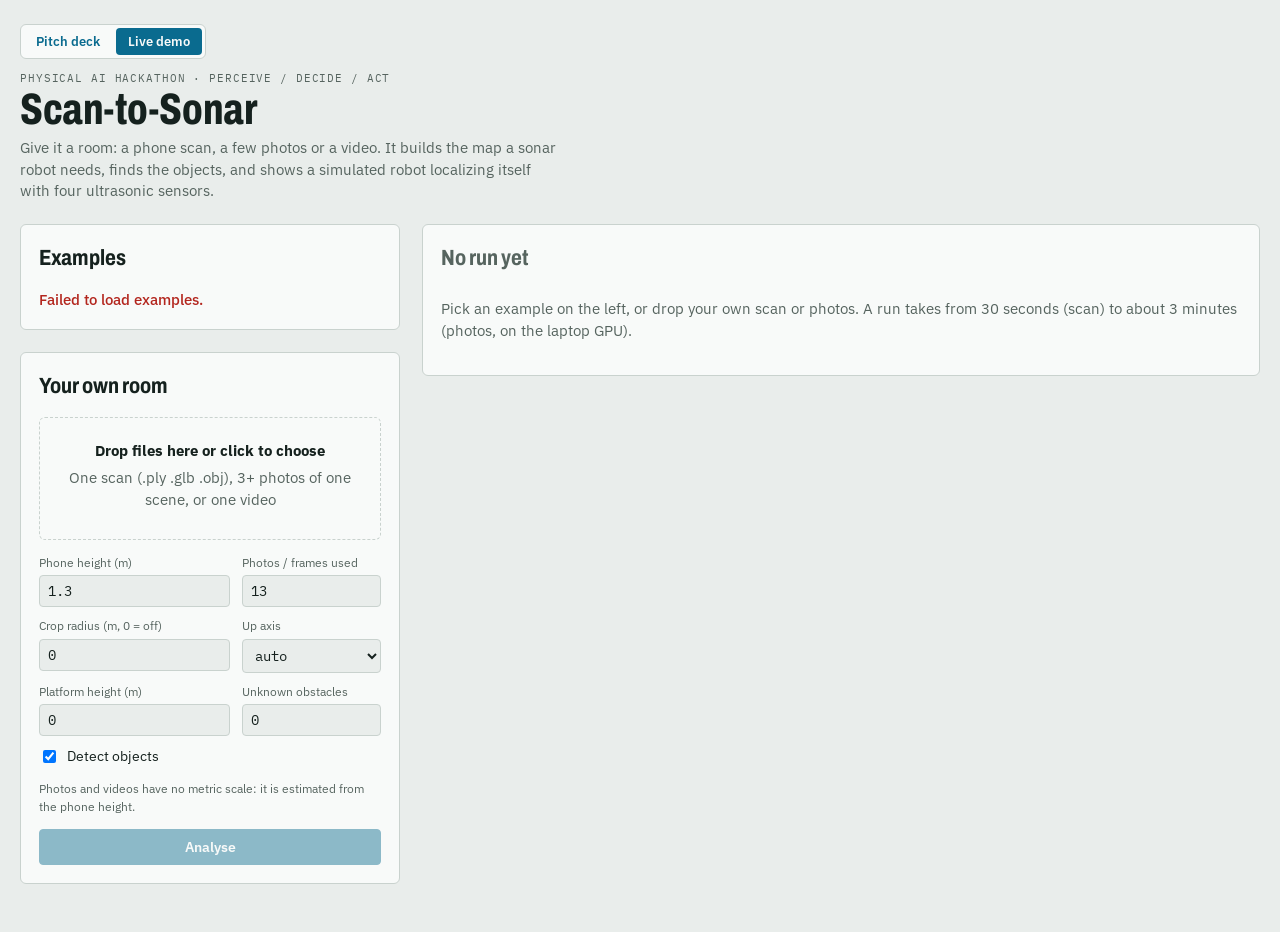
==== apps/perception_web/index.html @ ada12d3a "Merge Sonar and Robot into one project layout Copy the sonar-loc pipeline and the Phone Puppeteer ro" ====
<!doctype html>
<html lang="en">
<head>
<meta charset="utf-8">
<meta name="viewport" content="width=device-width, initial-scale=1, viewport-fit=cover">
<title>Scan-to-Sonar</title>
<link rel="preconnect" href="https://fonts.googleapis.com">
<link rel="preconnect" href="https://fonts.gstatic.com" crossorigin>
<link rel="stylesheet" href="https://fonts.googleapis.com/css2?family=Archivo:wdth,wght@62..125,400..800&family=IBM+Plex+Sans:wght@400;500;600&family=IBM+Plex+Mono:wght@400;500&display=swap">
<style>
/* Layout: two columns on desktop (inputs left, the running job and its results right), one column on phones.
   Same identity as the pitch deck: instrument-panel paper, ultrasonic blue accent, amber for problems. */
:root {
  --ground: #e9edeb; --panel: #f8faf9; --ink: #15211e; --muted: #56645f; --rule: #c9d2ce;
  --signal: #0a6b8f; --signal-soft: #d6e8ef; --echo: #b86e00; --bad: #b3261e; --good: #2f7d4f; --map-bg: #dfe5e2;
  --display: "Archivo", "Arial Narrow", system-ui, sans-serif;
  --body: "IBM Plex Sans", system-ui, -apple-system, "Segoe UI", sans-serif;
  --mono: "IBM Plex Mono", ui-monospace, "Cascadia Mono", Consolas, monospace;
  color-scheme: light;
}
@media (prefers-color-scheme: dark) {
  :root:not([data-theme="light"]) {
    --ground: #0f1614; --panel: #17201d; --ink: #e4ebe8; --muted: #9aa9a3; --rule: #2e3a36;
    --signal: #4fb8dc; --signal-soft: #173440; --echo: #e0a040; --bad: #f08a80; --good: #6cc38f; --map-bg: #26302d;
    color-scheme: dark;
  }
}
:root[data-theme="dark"] {
  --ground: #0f1614; --panel: #17201d; --ink: #e4ebe8; --muted: #9aa9a3; --rule: #2e3a36;
  --signal: #4fb8dc; --signal-soft: #173440; --echo: #e0a040; --bad: #f08a80; --good: #6cc38f; --map-bg: #26302d;
  color-scheme: dark;
}
* { box-sizing: border-box; }
[hidden] { display: none !important; }
body { margin: 0; background: var(--ground); color: var(--ink); font-family: var(--body); font-size: 15px; line-height: 1.45; }
.wrap { max-width: 1320px; margin: 0 auto; padding-inline: 20px; padding-block: 24px 48px; display: flex; flex-direction: column; gap: 22px; }

header { display: flex; flex-direction: column; gap: 12px; }
.modes { display: flex; gap: 4px; align-self: flex-start; border: 1px solid var(--rule); border-radius: 6px; padding: 3px; background: var(--panel); }
.modes a, .modes span { font: 600 13px var(--body); padding: 5px 12px; border-radius: 4px; text-decoration: none; color: var(--signal); }
.modes span { background: var(--signal); color: var(--panel); }
h1 { font-family: var(--display); font-stretch: 72%; font-weight: 760; font-size: 44px; line-height: 1; margin: 0; letter-spacing: -.01em; }
.sub { color: var(--muted); max-width: 60ch; margin: 6px 0 0; }
.eyebrow { font-family: var(--mono); font-size: 11px; letter-spacing: .08em; text-transform: uppercase; color: var(--muted); }
h2 { font-family: var(--display); font-stretch: 80%; font-weight: 720; font-size: 22px; margin: 0; }
h3 { font-family: var(--display); font-stretch: 88%; font-weight: 700; font-size: 16px; margin: 0; }

.grid { display: grid; grid-template-columns: 380px 1fr; gap: 22px; align-items: start; }
.grid > * { min-width: 0; }
.col { display: flex; flex-direction: column; gap: 22px; min-width: 0; }
.panel { background: var(--panel); border: 1px solid var(--rule); border-radius: 6px; padding: 18px; display: flex; flex-direction: column; gap: 14px; }

/* Examples: one row per example, same layout each */
.examples { display: flex; flex-direction: column; gap: 10px; }
.ex { display: grid; grid-template-columns: 1fr auto; gap: 4px 12px; align-items: center; padding: 12px 0; border-top: 1px solid var(--rule); }
.ex:first-child { border-top: 0; padding-top: 0; }
.ex p { margin: 0; color: var(--muted); font-size: 13px; grid-column: 1; }
.ex .t { font-family: var(--mono); font-size: 11px; color: var(--muted); }
.ex .acts { grid-row: 1 / span 3; grid-column: 2; display: flex; flex-direction: column; gap: 6px; }

button, .btn { font: 600 14px var(--body); border-radius: 4px; border: 1px solid var(--signal); background: var(--signal); color: var(--panel);
               padding: 8px 14px; cursor: pointer; }
button.ghost { background: transparent; color: var(--signal); }
button:disabled { opacity: .45; cursor: not-allowed; }
button:focus-visible, input:focus-visible, select:focus-visible, .drop:focus-visible { outline: 3px solid var(--signal); outline-offset: 2px; }

.drop { border: 1.5px dashed var(--rule); border-radius: 6px; padding: 22px 14px; text-align: center; color: var(--muted); cursor: pointer;
        display: flex; flex-direction: column; gap: 6px; align-items: center; }
.drop.over { border-color: var(--signal); background: var(--signal-soft); color: var(--ink); }
.drop strong { color: var(--ink); }
.picked { font-family: var(--mono); font-size: 12px; color: var(--ink); word-break: break-word; }
.opts { display: grid; grid-template-columns: 1fr 1fr; gap: 10px 12px; }
.opts label { display: flex; flex-direction: column; gap: 4px; font-size: 12px; color: var(--muted); }
.opts input, .opts select { font: 14px var(--mono); padding: 6px 8px; border: 1px solid var(--rule); border-radius: 4px; background: var(--ground); color: var(--ink); min-width: 0; }
.opts .check { flex-direction: row; align-items: center; gap: 8px; color: var(--ink); font-size: 14px; }
.hint { font-size: 12px; color: var(--muted); margin: 0; }
.bar { height: 6px; background: var(--rule); border-radius: 3px; overflow: hidden; }
.bar i { display: block; height: 100%; width: 0; background: var(--signal); transition: width .2s; }

/* Job */
.jobhead { display: flex; flex-wrap: wrap; justify-content: space-between; gap: 6px 16px; align-items: baseline; }
.state { font-family: var(--mono); font-size: 12px; padding: 2px 8px; border-radius: 99px; border: 1px solid currentColor; }
.state.running { color: var(--signal); } .state.done { color: var(--good); } .state.failed { color: var(--bad); }
/* Workflow: one box per processing stage, left to right, arrows between; stacks on phones */
.flow { display: flex; flex-wrap: wrap; gap: 10px 28px; list-style: none; margin: 0; padding: 0; }
.node { position: relative; flex: 1 1 150px; min-width: 0; max-width: 240px; border: 1px solid var(--rule); border-top: 3px solid var(--rule);
        border-radius: 4px; padding: 10px 11px; display: flex; flex-direction: column; gap: 4px; background: var(--panel); }
.node:not(:last-child)::after { content: "→"; position: absolute; right: -22px; top: 50%; transform: translateY(-50%);
        font: 16px var(--mono); color: var(--muted); }
.node .k { font: 500 10px var(--mono); letter-spacing: .08em; text-transform: uppercase; color: var(--muted); }
.node .n { font-family: var(--display); font-stretch: 85%; font-weight: 700; font-size: 15px; line-height: 1.15; }
.node .tool { font: 12px var(--mono); color: var(--signal); }
.node .d { font-size: 12px; color: var(--muted); line-height: 1.35; overflow-wrap: anywhere; }
.node .sec { font: 11px var(--mono); color: var(--muted); }
.node.running { border-top-color: var(--signal); } .node.running .k { color: var(--signal); }
.node.done { border-top-color: var(--good); } .node.failed { border-top-color: var(--bad); }
.node.input { border-top-color: var(--ink); }
@media (max-width: 900px) { .flow { flex-direction: column; } .node { max-width: none; }
  .node:not(:last-child)::after { content: "↓"; right: auto; left: 18px; top: auto; bottom: -19px; transform: none; } }
.badge { font: 500 10px var(--mono); letter-spacing: .08em; text-transform: uppercase; padding: 2px 6px; border-radius: 3px;
         border: 1px solid var(--signal); color: var(--signal); align-self: start; }
.ex .head { display: flex; flex-wrap: wrap; gap: 6px 8px; align-items: baseline; grid-column: 1; }
.strip { display: flex; gap: 10px; overflow-x: auto; padding-bottom: 6px; scroll-snap-type: x proximity; }
.strip a { flex: 0 0 auto; scroll-snap-align: start; }
.strip img { height: 180px; width: auto; display: block; border-radius: 4px; }
.steps { list-style: none; margin: 0; padding: 0; display: flex; flex-direction: column; gap: 6px; }
.steps li { display: grid; grid-template-columns: 18px 1fr auto; gap: 10px; align-items: center; font-size: 14px; }
.steps .dot { width: 10px; height: 10px; border-radius: 50%; border: 2px solid var(--rule); justify-self: center; }
.steps .running .dot { border-color: var(--signal); background: var(--signal); animation: ping 1.2s ease-out infinite; }
.steps .done .dot { border-color: var(--good); background: var(--good); }
.steps .failed .dot { border-color: var(--bad); background: var(--bad); }
.steps .sec { font-family: var(--mono); font-size: 12px; color: var(--muted); }
@keyframes ping { 0% { box-shadow: 0 0 0 0 var(--signal-soft); } 100% { box-shadow: 0 0 0 10px transparent; } }
@media (prefers-reduced-motion: reduce) { .steps .running .dot { animation: none; } }
.error { color: var(--bad); font-weight: 500; margin: 0; }

.tiles { display: grid; grid-template-columns: repeat(4, 1fr); gap: 12px; }
.tile { border-left: 1px solid var(--rule); padding-left: 12px; display: flex; flex-direction: column; gap: 2px; }
.tile .v { font-family: var(--display); font-stretch: 75%; font-weight: 720; font-size: 30px; line-height: 1; font-variant-numeric: tabular-nums; }
.tile .k { font-size: 12px; color: var(--muted); }
.figs { display: grid; grid-template-columns: 1.3fr 1fr; gap: 16px; }
.figs > * { min-width: 0; }
figure { margin: 0; display: flex; flex-direction: column; gap: 6px; }
figure img { width: 100%; height: auto; display: block; border-radius: 4px; background: #fff; }
figcaption { font-family: var(--mono); font-size: 11px; color: var(--muted); }
.tablewrap { overflow-x: auto; }
table { width: 100%; border-collapse: collapse; font-size: 13px; font-variant-numeric: tabular-nums; }
th { text-align: left; font: 500 11px var(--mono); text-transform: uppercase; letter-spacing: .06em; color: var(--muted); padding: 6px 8px; border-bottom: 1.5px solid var(--ink); }
td { padding: 6px 8px; border-bottom: 1px solid var(--rule); }
td.num { font-family: var(--mono); white-space: nowrap; }
pre { font: 12px/1.5 var(--mono); background: var(--ground); border-radius: 4px; padding: 10px 12px; margin: 0; overflow-x: auto; white-space: pre; color: var(--ink); }
details summary { cursor: pointer; font-size: 13px; color: var(--muted); }
.empty { color: var(--muted); display: flex; flex-direction: column; gap: 8px; }
.history { display: flex; flex-direction: column; gap: 4px; }
.history button { text-align: left; background: transparent; color: var(--ink); border: 0; border-bottom: 1px solid var(--rule); border-radius: 0; font-weight: 400; padding: 8px 0; display: flex; justify-content: space-between; gap: 10px; }
.history button span:last-child { font-family: var(--mono); font-size: 12px; color: var(--muted); }

/* Robot bridge button */
.robot-bar { display: flex; align-items: center; gap: 12px; padding: 14px 16px; background: var(--signal-soft);
             border: 1px solid var(--signal); border-radius: 6px; flex-wrap: wrap; }
.robot-bar .robot-info { flex: 1; min-width: 180px; }
.robot-bar .robot-info strong { display: block; font-size: 14px; }
.robot-bar .robot-info span { font-size: 12px; color: var(--muted); }
#robot-send { background: var(--signal); color: var(--panel); border-color: var(--signal); white-space: nowrap; }
#robot-send:disabled { opacity: .5; cursor: not-allowed; }
#robot-status-msg { font-size: 13px; color: var(--muted); font-family: var(--mono); }
.robot-offline { background: transparent; border-color: var(--rule); }
.robot-offline .robot-info strong { color: var(--muted); }

@media (max-width: 900px) {
  .grid { grid-template-columns: 1fr; }
  .figs { grid-template-columns: 1fr; }
  .tiles { grid-template-columns: repeat(2, 1fr); }
  h1 { font-size: 36px; }
}
</style>
</head>
<body>
<div class="wrap">
  <header>
    <nav class="modes" aria-label="Views"><a href="/pitch/">Pitch deck</a><span aria-current="page">Live demo</span></nav>
    <div>
      <div class="eyebrow">Physical AI Hackathon · Perceive / Decide / Act</div>
      <h1>Scan-to-Sonar</h1>
      <p class="sub">Give it a room: a phone scan, a few photos or a video. It builds the map a sonar robot needs, finds the objects, and shows a simulated robot localizing itself with four ultrasonic sensors.</p>
    </div>
  </header>

  <div class="grid">
    <div class="col">
      <section class="panel" aria-labelledby="exh">
        <h2 id="exh">Examples</h2>
        <div class="examples" id="examples"><p class="hint">Loading examples…</p></div>
      </section>

      <section class="panel" aria-labelledby="uph">
        <h2 id="uph">Your own room</h2>
        <label class="drop" id="drop" tabindex="0">
          <strong>Drop files here or click to choose</strong>
          <span>One scan (.ply .glb .obj), 3+ photos of one scene, or one video</span>
          <input type="file" id="file" multiple hidden accept=".ply,.glb,.gltf,.obj,.jpg,.jpeg,.png,.mp4,.mov,.m4v,.webm">
          <span class="picked" id="picked"></span>
        </label>
        <div class="opts" id="opts">
          <label data-for="photos">Phone height (m)<input id="cam_height" type="number" step="0.05" value="1.3"></label>
          <label data-for="photos">Photos / frames used<input id="frames" type="number" step="1" min="3" max="20" value="13"></label>
          <label data-for="scan">Crop radius (m, 0 = off)<input id="crop" type="number" step="0.5" min="0" value="0"></label>
          <label data-for="scan">Up axis<select id="up"><option value="auto">auto</option><option>y</option><option>z</option></select></label>
          <label>Platform height (m)<input id="floor_offset" type="number" step="0.01" min="0" value="0"></label>
          <label>Unknown obstacles<input id="clutter" type="number" step="1" min="0" max="15" value="0"></label>
          <label class="check" data-for="photos"><input id="objects" type="checkbox" checked> Detect objects</label>
        </div>
        <p class="hint" id="kindhint">Photos and videos have no metric scale: it is estimated from the phone height.</p>
        <div class="bar" id="bar" hidden><i></i></div>
        <button id="run" disabled>Analyse</button>
      </section>

      <section class="panel" aria-labelledby="hh" id="histpanel" hidden>
        <h2 id="hh">Earlier runs</h2>
        <div class="history" id="history"></div>
      </section>
    </div>

    <main class="panel" id="job" aria-live="polite">
      <div class="empty" id="empty">
        <h2>No run yet</h2>
        <p>Pick an example on the left, or drop your own scan or photos. A run takes from 30 seconds (scan) to about 3 minutes (photos, on the laptop GPU).</p>
      </div>
      <div id="jobview" hidden>
        <div class="jobhead"><h2 id="jtitle"></h2><span class="state" id="jstate"></span></div>
        <div style="display:flex;flex-direction:column;gap:8px;">
          <span class="eyebrow">How this map was made</span>
          <ol class="flow" id="flow"></ol>
        </div>
        <p class="error" id="jerror" hidden></p>
        <div id="results" hidden style="display:flex;flex-direction:column;gap:18px;">
          <div class="tiles" id="tiles"></div>
          <div class="figs">
            <figure><img id="gif" alt="Simulated robot with sonar cones and particle cloud driving on the map"><figcaption>simulated robot · teal = particle filter estimate · amber = sonar cones</figcaption></figure>
            <div style="display:flex;flex-direction:column;gap:16px;min-width:0;">
              <figure id="objfig" hidden><img id="objimg" alt="Map with detected objects"><figcaption>objects from the photos (YOLO11)</figcaption></figure>
              <figure><img id="mapimg" alt="Occupancy map"><figcaption>map at sonar height (5–35 cm above the floor)</figcaption></figure>
            </div>
          </div>
          <div id="detwrap" hidden style="display:flex;flex-direction:column;gap:8px;min-width:0;">
            <h3>Object detection on the photos</h3>
            <div class="strip" id="strip"></div>
            <p class="hint">YOLO11 masks and labels on each photo (scroll sideways, click to open full size). Each 3D point takes the label of the photo pixel it came from.</p>
          </div>
          <div id="objtable"></div>
          <figure><img id="errimg" alt="Position and heading error over time"><figcaption>error over 100 s · robot picked up and moved at 60 s</figcaption></figure>
          <details><summary>Conversion report</summary><pre id="report"></pre></details>

          <!-- Robot sim bridge -->
          <div class="robot-bar" id="robot-bar" hidden>
            <div class="robot-info">
              <strong>&#x1F916; Send to Robot sim</strong>
              <span>Loads this scan's objects into the Puppeteer digital twin at <a href="http://localhost:8000" target="_blank">localhost:8000</a></span>
            </div>
            <span id="robot-status-msg"></span>
            <button id="robot-send">Send to Robot &rarr;</button>
          </div>
        </div>
      </div>
    </main>
  </div>
</div>

<script>
const $ = (id) => document.getElementById(id);
let files = [], kind = null, current = null, timer = null, EX = {};

function fmt(val, unit) {
  if (val === null || val === undefined) return "–";
  if (unit === "s") return val < 10 ? val.toFixed(1) + " s" : Math.round(val) + " s";
  if (unit === "cm") return Math.round(val) + " cm";
  return String(val);
}

function kindOf(list) {
  const ext = list.map((f) => f.name.split(".").pop().toLowerCase());
  const scan = ["ply", "glb", "gltf", "obj"], img = ["jpg", "jpeg", "png"], vid = ["mp4", "mov", "m4v", "webm", "avi"];
  if (list.length === 1 && scan.includes(ext[0])) return "scan";
  if (list.length >= 3 && ext.every((e) => img.includes(e))) return "photos";
  if (list.length === 1 && vid.includes(ext[0])) return "video";
  return null;
}

function pick(list) {
  files = [...list];
  kind = kindOf(files);
  const mb = files.reduce((s, f) => s + f.size, 0) / 1e6;
  $("picked").textContent = files.length ? `${files.length === 1 ? files[0].name : files.length + " files"} · ${mb.toFixed(1)} MB` : "";
  $("kindhint").textContent = !files.length ? "Photos and videos have no metric scale: it is estimated from the phone height."
    : kind ? { scan: "Scan file: converted directly, metric scale from the app.",
               photos: "Photos: 3D reconstruction with VGGT, scale from the phone height.",
               video: "Video: frames are sampled, then the same as photos." }[kind]
           : "Use one scan file, 3 or more photos (no mixing), or one video.";
  document.querySelectorAll("[data-for]").forEach((el) => {
    const f = el.dataset.for;
    el.hidden = kind && !(f === kind || (f === "photos" && kind === "video"));
  });
  $("run").disabled = !kind;
}

$("file").addEventListener("change", (e) => pick(e.target.files));
const drop = $("drop");
drop.addEventListener("keydown", (e) => { if (e.key === "Enter" || e.key === " ") { e.preventDefault(); $("file").click(); } });
["dragenter", "dragover"].forEach((t) => drop.addEventListener(t, (e) => { e.preventDefault(); drop.classList.add("over"); }));
["dragleave", "drop"].forEach((t) => drop.addEventListener(t, (e) => { e.preventDefault(); drop.classList.remove("over"); }));
drop.addEventListener("drop", (e) => pick(e.dataTransfer.files));

$("run").addEventListener("click", () => {
  const fd = new FormData();
  files.forEach((f) => fd.append("files", f, f.name));
  ["cam_height", "frames", "crop", "up", "floor_offset", "clutter"].forEach((k) => fd.append(k, $(k).value));
  fd.append("objects", $("objects").checked ? "on" : "off");
  const xhr = new XMLHttpRequest();
  xhr.open("POST", "/api/analyze");
  $("bar").hidden = false; $("run").disabled = true;
  xhr.upload.onprogress = (e) => { if (e.lengthComputable) $("bar").firstElementChild.style.width = (100 * e.loaded / e.total) + "%"; };
  xhr.onload = () => {
    $("bar").hidden = true; $("run").disabled = !kind;
    const r = JSON.parse(xhr.responseText || "{}");
    if (xhr.status !== 200) { showError(r.error || "Upload failed."); return; }
    follow(r.id);
  };
  xhr.onerror = () => { $("bar").hidden = true; $("run").disabled = !kind; showError("Upload failed: is the server still running?"); };
  xhr.send(fd);
});

async function loadExamples() {
  try {
    const res = await fetch("/api/examples");
    const exs = await res.json();
    const box = $("examples");
    box.innerHTML = "";
    exs.forEach((ex) => {
      EX[ex.id] = ex;
      const div = document.createElement("div");
      div.className = "ex";
      div.innerHTML = `
        <div class="head">
          <h3>${ex.title}</h3>
          <span class="badge">${ex.badge}</span>
        </div>
        <p>${ex.what}</p>
        <span class="t">${ex.time}</span>
        <div class="acts">
          ${ex.last ? `<button class="btn" style="background:var(--good);border-color:var(--good)" onclick="follow('${ex.last}')">✓ Load previous run</button>` : ""}
          <button class="ghost" onclick="runExample('${ex.id}')">${ex.last ? "Re-run demo" : "Run demo"}</button>
        </div>
      `;
      box.appendChild(div);
    });
  } catch (e) {
    $("examples").innerHTML = `<p class="error">Failed to load examples.</p>`;
  }
}

async function runExample(id) {
  try {
    const res = await fetch(`/api/examples/${id}`, { method: "POST" });
    const r = await res.json();
    if (!res.ok) { showError(r.error || "Could not start example."); return; }
    follow(r.id);
  } catch (e) {
    showError("Network error: " + e.message);
  }
}

function follow(id) {
  current = id;
  if (timer) clearTimeout(timer);
  poll();
}

async function poll() {
  if (!current) return;
  try {
    const res = await fetch(`/api/jobs/${current}`);
    if (!res.ok) return;
    const job = await res.json();
    render(job);
  } catch (e) {
    console.error(e);
  }
}

function renderFlow(job) {
  const flow = $("flow");
  flow.innerHTML = "";
  const steps = job.steps || [];
  steps.forEach((s) => {
    const li = document.createElement("li");
    li.className = `node ${s.state}`;
    li.innerHTML = `
      <span class="k">${s.state}</span>
      <span class="n">${s.name}</span>
      ${s.seconds ? `<span class="sec">${s.seconds}s</span>` : ""}
    `;
    flow.appendChild(li);
  });
}

function render(job) {
  $("empty").hidden = true; $("jobview").hidden = false;
  $("jtitle").textContent = job.title || "Scan analysis";
  $("jstate").textContent = job.state;
  $("jstate").className = `state ${job.state}`;
  renderFlow(job);
  $("jerror").hidden = !job.error;
  $("jerror").textContent = job.error || "";

  if (job.state === "running") {
    $("results").hidden = true;
    timer = setTimeout(poll, 1500);
    return;
  }

  if (job.state !== "done") {
    $("results").hidden = true;
    return;
  }

  loadExamples();
  loadHistory();

  const res = job.results || {}, s = res.summary || {};
  $("results").hidden = false;
  $("tiles").innerHTML = "";

  const recov = s.kidnap_recovery_s !== null && s.kidnap_recovery_s !== undefined ? fmt(s.kidnap_recovery_s, "s")
    : s.converged_s !== undefined && s.converged_s !== null ? "not in run" : "–";
  [[s.skipped ? "skipped" : fmt(s.converged_s, "s"), s.skipped ? "robot run: " + s.skipped : "to localize"],
   [fmt(s.error_cm, "cm"), "error once localized (simulation)"],
   [recov, recov === "not in run" ? "wrong match after kidnap" : "to recover after kidnap"],
   [s.map_m ? `${s.map_m[0].toFixed(1)} × ${s.map_m[1].toFixed(1)} m` : "–", "map size"]].forEach(([v, k]) => {
    const t = document.createElement("div"); t.className = "tile";
    t.innerHTML = `<span class="v"></span><span class="k"></span>`;
    t.children[0].textContent = v; t.children[1].textContent = k; $("tiles").appendChild(t);
  });

  const bust = "?t=" + Date.now();
  $("gif").closest("figure").hidden = !res.gif; $("errimg").closest("figure").hidden = !res.errors;
  if (res.gif) $("gif").src = res.gif + bust;
  if (res.map) $("mapimg").src = res.map + bust;
  if (res.errors) $("errimg").src = res.errors + bust;
  $("objfig").hidden = !res.objects_img;
  if (res.objects_img) $("objimg").src = res.objects_img + bust;
  $("detwrap").hidden = !(res.detections && res.detections.length);
  $("strip").innerHTML = "";
  (res.detections || []).forEach((src, i) => {
    const a = document.createElement("a"); a.href = src; a.target = "_blank"; a.rel = "noopener";
    const im = document.createElement("img"); im.src = src; im.alt = `Photo ${i + 1} with detected objects`; im.loading = "lazy";
    a.appendChild(im); $("strip").appendChild(a);
  });

  $("objtable").innerHTML = "";
  if (res.objects && res.objects.length) {
    const rows = res.objects.slice().sort((a, b) => b.points - a.points).map((o) =>
      `<tr><td></td><td class="num">${o.size_x.toFixed(2)} × ${o.size_y.toFixed(2)} m</td><td class="num">${o.height ?? "–"} m</td><td class="num">(${o.x.toFixed(2)}, ${o.y.toFixed(2)})</td><td class="num">${o.photos}</td></tr>`).join("");
    $("objtable").innerHTML = `<h3 style="margin-bottom:8px">Objects (${res.objects.length} detected)</h3><div class="tablewrap"><table><thead><tr><th>Object</th><th>Size</th><th>Height</th><th>Centre (m)</th><th>Photos</th></tr></thead><tbody>${rows}</tbody></table></div>`;
    [...$("objtable").querySelectorAll("tbody tr")].forEach((tr, i) => {
      tr.children[0].textContent = res.objects.slice().sort((a, b) => b.points - a.points)[i].class;
    });
  }

  $("report").textContent = (job.report || []).join("\n") || "(no report)";

  // Robot sim bridge button
  const hasObjects = res.objects && res.objects.length > 0;
  const robotBar = $("robot-bar");
  robotBar.hidden = !hasObjects;
  if (hasObjects) {
    $("robot-status-msg").textContent = "";
    const sendBtn = $("robot-send");
    sendBtn.disabled = false;
    sendBtn.textContent = "Send to Robot \u2192";
    sendBtn.style.background = "";
    sendBtn.style.borderColor = "";
    sendBtn.onclick = null;
    sendBtn.addEventListener("click", () => sendToRobot(job.id, res.objects.length), { once: true });
  }
}

function showError(msg) {
  $("empty").hidden = true; $("jobview").hidden = false;
  $("jtitle").textContent = "Could not start"; $("jstate").textContent = "failed"; $("jstate").className = "state failed";
  $("flow").innerHTML = "";
  $("jerror").hidden = false; $("jerror").textContent = msg;
  $("results").hidden = true;
}

async function sendToRobot(jobId, nObjects) {
  const btn = $("robot-send");
  const msg = $("robot-status-msg");
  btn.disabled = true;
  btn.textContent = "Sending\u2026";
  msg.textContent = "";
  try {
    const r = await fetch(`/api/jobs/${jobId}/send-to-robot`, { method: "POST" });
    const data = await r.json();
    if (data.ok) {
      btn.textContent = "\u2713 Loaded!";
      btn.style.background = "var(--good)";
      btn.style.borderColor = "var(--good)";
      msg.innerHTML = `${data.objects} objects sent. <a href="${data.robot_url}" target="_blank" style="color:var(--signal);font-weight:600">Open Robot sim \u2192</a>`;
    } else {
      btn.textContent = "Send to Robot \u2192";
      btn.disabled = false;
      msg.style.color = "var(--bad)";
      msg.textContent = data.error || "Failed.";
    }
  } catch (e) {
    btn.textContent = "Send to Robot \u2192";
    btn.disabled = false;
    msg.style.color = "var(--bad)";
    msg.textContent = "Network error: " + e.message;
  }
}

async function loadHistory() {
  try {
    const jobs = await (await fetch("/api/jobs")).json();
    $("histpanel").hidden = jobs.length === 0;
    $("history").innerHTML = "";
    jobs.forEach((j) => {
      const b = document.createElement("button");
      b.innerHTML = "<span></span><span></span>";
      b.children[0].textContent = j.title; b.children[1].textContent = j.state;
      b.addEventListener("click", () => follow(j.id));
      $("history").appendChild(b);
    });
  } catch (e) {
    console.error(e);
  }
}

async function init() {
  await loadExamples();
  await loadHistory();
  try {
    const jobs = await (await fetch("/api/jobs")).json();
    const doneJobs = jobs.filter(j => j.state === "done");
    if (doneJobs.length > 0) {
      follow(doneJobs[0].id);
    }
  } catch (e) {
    console.error(e);
  }
}

init();
</script>
</body>
</html>
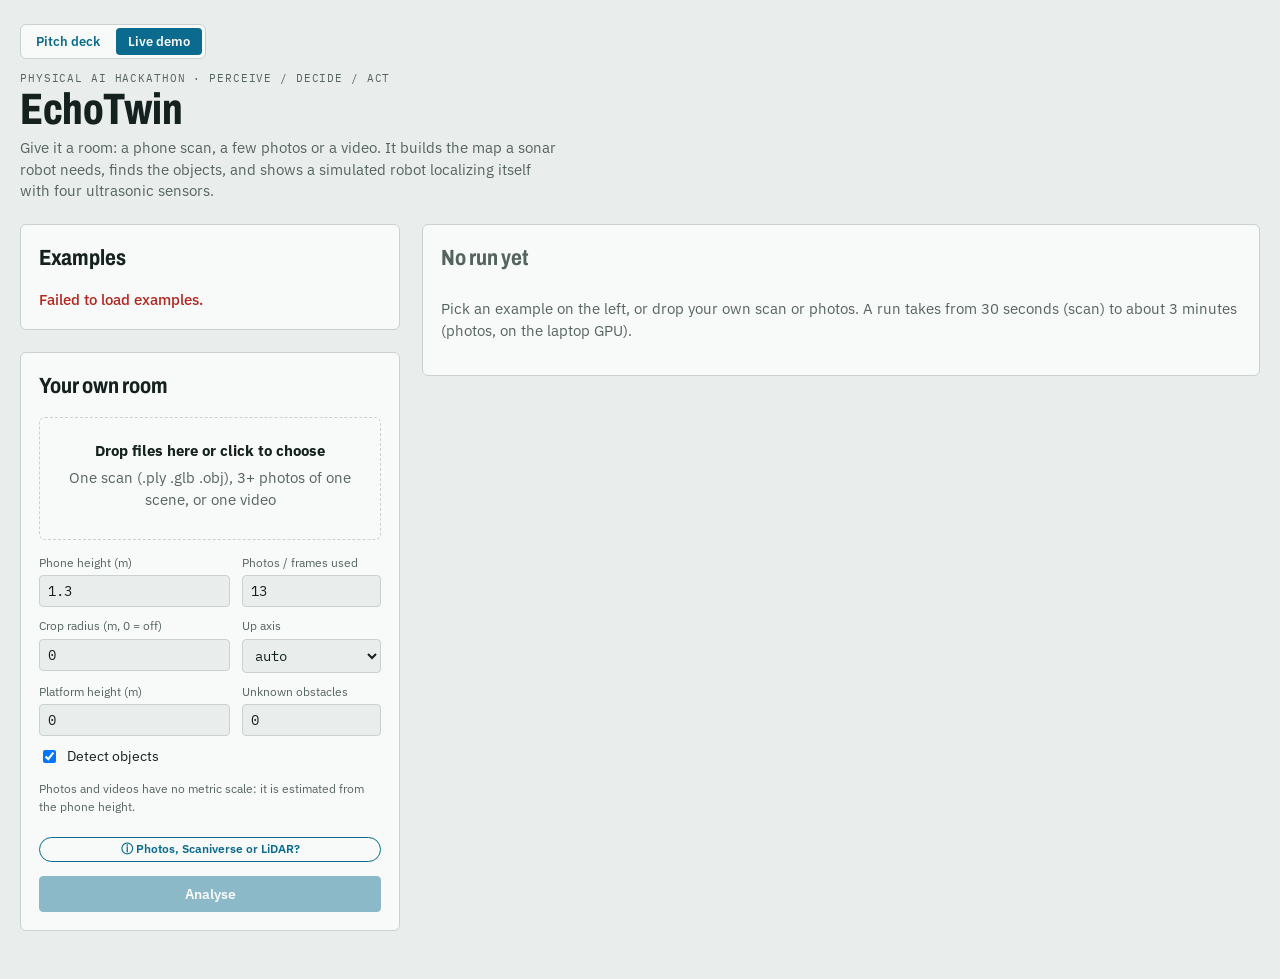
==== commit 409da5aa: "Teaching guide and the capture comparison - docs/TEACHING.md: the three ways to teach the robot (dri" ====
--- a/apps/perception_web/index.html
+++ b/apps/perception_web/index.html
@@ -1,537 +1,589 @@
-<!doctype html>
-<html lang="en">
-<head>
-<meta charset="utf-8">
-<meta name="viewport" content="width=device-width, initial-scale=1, viewport-fit=cover">
-<title>Scan-to-Sonar</title>
-<link rel="preconnect" href="https://fonts.googleapis.com">
-<link rel="preconnect" href="https://fonts.gstatic.com" crossorigin>
-<link rel="stylesheet" href="https://fonts.googleapis.com/css2?family=Archivo:wdth,wght@62..125,400..800&family=IBM+Plex+Sans:wght@400;500;600&family=IBM+Plex+Mono:wght@400;500&display=swap">
-<style>
-/* Layout: two columns on desktop (inputs left, the running job and its results right), one column on phones.
-   Same identity as the pitch deck: instrument-panel paper, ultrasonic blue accent, amber for problems. */
-:root {
-  --ground: #e9edeb; --panel: #f8faf9; --ink: #15211e; --muted: #56645f; --rule: #c9d2ce;
-  --signal: #0a6b8f; --signal-soft: #d6e8ef; --echo: #b86e00; --bad: #b3261e; --good: #2f7d4f; --map-bg: #dfe5e2;
-  --display: "Archivo", "Arial Narrow", system-ui, sans-serif;
-  --body: "IBM Plex Sans", system-ui, -apple-system, "Segoe UI", sans-serif;
-  --mono: "IBM Plex Mono", ui-monospace, "Cascadia Mono", Consolas, monospace;
-  color-scheme: light;
-}
-@media (prefers-color-scheme: dark) {
-  :root:not([data-theme="light"]) {
-    --ground: #0f1614; --panel: #17201d; --ink: #e4ebe8; --muted: #9aa9a3; --rule: #2e3a36;
-    --signal: #4fb8dc; --signal-soft: #173440; --echo: #e0a040; --bad: #f08a80; --good: #6cc38f; --map-bg: #26302d;
-    color-scheme: dark;
-  }
-}
-:root[data-theme="dark"] {
-  --ground: #0f1614; --panel: #17201d; --ink: #e4ebe8; --muted: #9aa9a3; --rule: #2e3a36;
-  --signal: #4fb8dc; --signal-soft: #173440; --echo: #e0a040; --bad: #f08a80; --good: #6cc38f; --map-bg: #26302d;
-  color-scheme: dark;
-}
-* { box-sizing: border-box; }
-[hidden] { display: none !important; }
-body { margin: 0; background: var(--ground); color: var(--ink); font-family: var(--body); font-size: 15px; line-height: 1.45; }
-.wrap { max-width: 1320px; margin: 0 auto; padding-inline: 20px; padding-block: 24px 48px; display: flex; flex-direction: column; gap: 22px; }
-
-header { display: flex; flex-direction: column; gap: 12px; }
-.modes { display: flex; gap: 4px; align-self: flex-start; border: 1px solid var(--rule); border-radius: 6px; padding: 3px; background: var(--panel); }
-.modes a, .modes span { font: 600 13px var(--body); padding: 5px 12px; border-radius: 4px; text-decoration: none; color: var(--signal); }
-.modes span { background: var(--signal); color: var(--panel); }
-h1 { font-family: var(--display); font-stretch: 72%; font-weight: 760; font-size: 44px; line-height: 1; margin: 0; letter-spacing: -.01em; }
-.sub { color: var(--muted); max-width: 60ch; margin: 6px 0 0; }
-.eyebrow { font-family: var(--mono); font-size: 11px; letter-spacing: .08em; text-transform: uppercase; color: var(--muted); }
-h2 { font-family: var(--display); font-stretch: 80%; font-weight: 720; font-size: 22px; margin: 0; }
-h3 { font-family: var(--display); font-stretch: 88%; font-weight: 700; font-size: 16px; margin: 0; }
-
-.grid { display: grid; grid-template-columns: 380px 1fr; gap: 22px; align-items: start; }
-.grid > * { min-width: 0; }
-.col { display: flex; flex-direction: column; gap: 22px; min-width: 0; }
-.panel { background: var(--panel); border: 1px solid var(--rule); border-radius: 6px; padding: 18px; display: flex; flex-direction: column; gap: 14px; }
-
-/* Examples: one row per example, same layout each */
-.examples { display: flex; flex-direction: column; gap: 10px; }
-.ex { display: grid; grid-template-columns: 1fr auto; gap: 4px 12px; align-items: center; padding: 12px 0; border-top: 1px solid var(--rule); }
-.ex:first-child { border-top: 0; padding-top: 0; }
-.ex p { margin: 0; color: var(--muted); font-size: 13px; grid-column: 1; }
-.ex .t { font-family: var(--mono); font-size: 11px; color: var(--muted); }
-.ex .acts { grid-row: 1 / span 3; grid-column: 2; display: flex; flex-direction: column; gap: 6px; }
-
-button, .btn { font: 600 14px var(--body); border-radius: 4px; border: 1px solid var(--signal); background: var(--signal); color: var(--panel);
-               padding: 8px 14px; cursor: pointer; }
-button.ghost { background: transparent; color: var(--signal); }
-button:disabled { opacity: .45; cursor: not-allowed; }
-button:focus-visible, input:focus-visible, select:focus-visible, .drop:focus-visible { outline: 3px solid var(--signal); outline-offset: 2px; }
-
-.drop { border: 1.5px dashed var(--rule); border-radius: 6px; padding: 22px 14px; text-align: center; color: var(--muted); cursor: pointer;
-        display: flex; flex-direction: column; gap: 6px; align-items: center; }
-.drop.over { border-color: var(--signal); background: var(--signal-soft); color: var(--ink); }
-.drop strong { color: var(--ink); }
-.picked { font-family: var(--mono); font-size: 12px; color: var(--ink); word-break: break-word; }
-.opts { display: grid; grid-template-columns: 1fr 1fr; gap: 10px 12px; }
-.opts label { display: flex; flex-direction: column; gap: 4px; font-size: 12px; color: var(--muted); }
-.opts input, .opts select { font: 14px var(--mono); padding: 6px 8px; border: 1px solid var(--rule); border-radius: 4px; background: var(--ground); color: var(--ink); min-width: 0; }
-.opts .check { flex-direction: row; align-items: center; gap: 8px; color: var(--ink); font-size: 14px; }
-.hint { font-size: 12px; color: var(--muted); margin: 0; }
-.bar { height: 6px; background: var(--rule); border-radius: 3px; overflow: hidden; }
-.bar i { display: block; height: 100%; width: 0; background: var(--signal); transition: width .2s; }
-
-/* Job */
-.jobhead { display: flex; flex-wrap: wrap; justify-content: space-between; gap: 6px 16px; align-items: baseline; }
-.state { font-family: var(--mono); font-size: 12px; padding: 2px 8px; border-radius: 99px; border: 1px solid currentColor; }
-.state.running { color: var(--signal); } .state.done { color: var(--good); } .state.failed { color: var(--bad); }
-/* Workflow: one box per processing stage, left to right, arrows between; stacks on phones */
-.flow { display: flex; flex-wrap: wrap; gap: 10px 28px; list-style: none; margin: 0; padding: 0; }
-.node { position: relative; flex: 1 1 150px; min-width: 0; max-width: 240px; border: 1px solid var(--rule); border-top: 3px solid var(--rule);
-        border-radius: 4px; padding: 10px 11px; display: flex; flex-direction: column; gap: 4px; background: var(--panel); }
-.node:not(:last-child)::after { content: "→"; position: absolute; right: -22px; top: 50%; transform: translateY(-50%);
-        font: 16px var(--mono); color: var(--muted); }
-.node .k { font: 500 10px var(--mono); letter-spacing: .08em; text-transform: uppercase; color: var(--muted); }
-.node .n { font-family: var(--display); font-stretch: 85%; font-weight: 700; font-size: 15px; line-height: 1.15; }
-.node .tool { font: 12px var(--mono); color: var(--signal); }
-.node .d { font-size: 12px; color: var(--muted); line-height: 1.35; overflow-wrap: anywhere; }
-.node .sec { font: 11px var(--mono); color: var(--muted); }
-.node.running { border-top-color: var(--signal); } .node.running .k { color: var(--signal); }
-.node.done { border-top-color: var(--good); } .node.failed { border-top-color: var(--bad); }
-.node.input { border-top-color: var(--ink); }
-@media (max-width: 900px) { .flow { flex-direction: column; } .node { max-width: none; }
-  .node:not(:last-child)::after { content: "↓"; right: auto; left: 18px; top: auto; bottom: -19px; transform: none; } }
-.badge { font: 500 10px var(--mono); letter-spacing: .08em; text-transform: uppercase; padding: 2px 6px; border-radius: 3px;
-         border: 1px solid var(--signal); color: var(--signal); align-self: start; }
-.ex .head { display: flex; flex-wrap: wrap; gap: 6px 8px; align-items: baseline; grid-column: 1; }
-.strip { display: flex; gap: 10px; overflow-x: auto; padding-bottom: 6px; scroll-snap-type: x proximity; }
-.strip a { flex: 0 0 auto; scroll-snap-align: start; }
-.strip img { height: 180px; width: auto; display: block; border-radius: 4px; }
-.steps { list-style: none; margin: 0; padding: 0; display: flex; flex-direction: column; gap: 6px; }
-.steps li { display: grid; grid-template-columns: 18px 1fr auto; gap: 10px; align-items: center; font-size: 14px; }
-.steps .dot { width: 10px; height: 10px; border-radius: 50%; border: 2px solid var(--rule); justify-self: center; }
-.steps .running .dot { border-color: var(--signal); background: var(--signal); animation: ping 1.2s ease-out infinite; }
-.steps .done .dot { border-color: var(--good); background: var(--good); }
-.steps .failed .dot { border-color: var(--bad); background: var(--bad); }
-.steps .sec { font-family: var(--mono); font-size: 12px; color: var(--muted); }
-@keyframes ping { 0% { box-shadow: 0 0 0 0 var(--signal-soft); } 100% { box-shadow: 0 0 0 10px transparent; } }
-@media (prefers-reduced-motion: reduce) { .steps .running .dot { animation: none; } }
-.error { color: var(--bad); font-weight: 500; margin: 0; }
-
-.tiles { display: grid; grid-template-columns: repeat(4, 1fr); gap: 12px; }
-.tile { border-left: 1px solid var(--rule); padding-left: 12px; display: flex; flex-direction: column; gap: 2px; }
-.tile .v { font-family: var(--display); font-stretch: 75%; font-weight: 720; font-size: 30px; line-height: 1; font-variant-numeric: tabular-nums; }
-.tile .k { font-size: 12px; color: var(--muted); }
-.figs { display: grid; grid-template-columns: 1.3fr 1fr; gap: 16px; }
-.figs > * { min-width: 0; }
-figure { margin: 0; display: flex; flex-direction: column; gap: 6px; }
-figure img { width: 100%; height: auto; display: block; border-radius: 4px; background: #fff; }
-figcaption { font-family: var(--mono); font-size: 11px; color: var(--muted); }
-.tablewrap { overflow-x: auto; }
-table { width: 100%; border-collapse: collapse; font-size: 13px; font-variant-numeric: tabular-nums; }
-th { text-align: left; font: 500 11px var(--mono); text-transform: uppercase; letter-spacing: .06em; color: var(--muted); padding: 6px 8px; border-bottom: 1.5px solid var(--ink); }
-td { padding: 6px 8px; border-bottom: 1px solid var(--rule); }
-td.num { font-family: var(--mono); white-space: nowrap; }
-pre { font: 12px/1.5 var(--mono); background: var(--ground); border-radius: 4px; padding: 10px 12px; margin: 0; overflow-x: auto; white-space: pre; color: var(--ink); }
-details summary { cursor: pointer; font-size: 13px; color: var(--muted); }
-.empty { color: var(--muted); display: flex; flex-direction: column; gap: 8px; }
-.history { display: flex; flex-direction: column; gap: 4px; }
-.history button { text-align: left; background: transparent; color: var(--ink); border: 0; border-bottom: 1px solid var(--rule); border-radius: 0; font-weight: 400; padding: 8px 0; display: flex; justify-content: space-between; gap: 10px; }
-.history button span:last-child { font-family: var(--mono); font-size: 12px; color: var(--muted); }
-
-/* Robot bridge button */
-.robot-bar { display: flex; align-items: center; gap: 12px; padding: 14px 16px; background: var(--signal-soft);
-             border: 1px solid var(--signal); border-radius: 6px; flex-wrap: wrap; }
-.robot-bar .robot-info { flex: 1; min-width: 180px; }
-.robot-bar .robot-info strong { display: block; font-size: 14px; }
-.robot-bar .robot-info span { font-size: 12px; color: var(--muted); }
-#robot-send { background: var(--signal); color: var(--panel); border-color: var(--signal); white-space: nowrap; }
-#robot-send:disabled { opacity: .5; cursor: not-allowed; }
-#robot-status-msg { font-size: 13px; color: var(--muted); font-family: var(--mono); }
-.robot-offline { background: transparent; border-color: var(--rule); }
-.robot-offline .robot-info strong { color: var(--muted); }
-
-@media (max-width: 900px) {
-  .grid { grid-template-columns: 1fr; }
-  .figs { grid-template-columns: 1fr; }
-  .tiles { grid-template-columns: repeat(2, 1fr); }
-  h1 { font-size: 36px; }
-}
-</style>
-</head>
-<body>
-<div class="wrap">
-  <header>
-    <nav class="modes" aria-label="Views"><a href="/pitch/">Pitch deck</a><span aria-current="page">Live demo</span></nav>
-    <div>
-      <div class="eyebrow">Physical AI Hackathon · Perceive / Decide / Act</div>
-      <h1>Scan-to-Sonar</h1>
-      <p class="sub">Give it a room: a phone scan, a few photos or a video. It builds the map a sonar robot needs, finds the objects, and shows a simulated robot localizing itself with four ultrasonic sensors.</p>
-    </div>
-  </header>
-
-  <div class="grid">
-    <div class="col">
-      <section class="panel" aria-labelledby="exh">
-        <h2 id="exh">Examples</h2>
-        <div class="examples" id="examples"><p class="hint">Loading examples…</p></div>
-      </section>
-
-      <section class="panel" aria-labelledby="uph">
-        <h2 id="uph">Your own room</h2>
-        <label class="drop" id="drop" tabindex="0">
-          <strong>Drop files here or click to choose</strong>
-          <span>One scan (.ply .glb .obj), 3+ photos of one scene, or one video</span>
-          <input type="file" id="file" multiple hidden accept=".ply,.glb,.gltf,.obj,.jpg,.jpeg,.png,.mp4,.mov,.m4v,.webm">
-          <span class="picked" id="picked"></span>
-        </label>
-        <div class="opts" id="opts">
-          <label data-for="photos">Phone height (m)<input id="cam_height" type="number" step="0.05" value="1.3"></label>
-          <label data-for="photos">Photos / frames used<input id="frames" type="number" step="1" min="3" max="20" value="13"></label>
-          <label data-for="scan">Crop radius (m, 0 = off)<input id="crop" type="number" step="0.5" min="0" value="0"></label>
-          <label data-for="scan">Up axis<select id="up"><option value="auto">auto</option><option>y</option><option>z</option></select></label>
-          <label>Platform height (m)<input id="floor_offset" type="number" step="0.01" min="0" value="0"></label>
-          <label>Unknown obstacles<input id="clutter" type="number" step="1" min="0" max="15" value="0"></label>
-          <label class="check" data-for="photos"><input id="objects" type="checkbox" checked> Detect objects</label>
-        </div>
-        <p class="hint" id="kindhint">Photos and videos have no metric scale: it is estimated from the phone height.</p>
-        <div class="bar" id="bar" hidden><i></i></div>
-        <button id="run" disabled>Analyse</button>
-      </section>
-
-      <section class="panel" aria-labelledby="hh" id="histpanel" hidden>
-        <h2 id="hh">Earlier runs</h2>
-        <div class="history" id="history"></div>
-      </section>
-    </div>
-
-    <main class="panel" id="job" aria-live="polite">
-      <div class="empty" id="empty">
-        <h2>No run yet</h2>
-        <p>Pick an example on the left, or drop your own scan or photos. A run takes from 30 seconds (scan) to about 3 minutes (photos, on the laptop GPU).</p>
-      </div>
-      <div id="jobview" hidden>
-        <div class="jobhead"><h2 id="jtitle"></h2><span class="state" id="jstate"></span></div>
-        <div style="display:flex;flex-direction:column;gap:8px;">
-          <span class="eyebrow">How this map was made</span>
-          <ol class="flow" id="flow"></ol>
-        </div>
-        <p class="error" id="jerror" hidden></p>
-        <div id="results" hidden style="display:flex;flex-direction:column;gap:18px;">
-          <div class="tiles" id="tiles"></div>
-          <div class="figs">
-            <figure><img id="gif" alt="Simulated robot with sonar cones and particle cloud driving on the map"><figcaption>simulated robot · teal = particle filter estimate · amber = sonar cones</figcaption></figure>
-            <div style="display:flex;flex-direction:column;gap:16px;min-width:0;">
-              <figure id="objfig" hidden><img id="objimg" alt="Map with detected objects"><figcaption>objects from the photos (YOLO11)</figcaption></figure>
-              <figure><img id="mapimg" alt="Occupancy map"><figcaption>map at sonar height (5–35 cm above the floor)</figcaption></figure>
-            </div>
-          </div>
-          <div id="detwrap" hidden style="display:flex;flex-direction:column;gap:8px;min-width:0;">
-            <h3>Object detection on the photos</h3>
-            <div class="strip" id="strip"></div>
-            <p class="hint">YOLO11 masks and labels on each photo (scroll sideways, click to open full size). Each 3D point takes the label of the photo pixel it came from.</p>
-          </div>
-          <div id="objtable"></div>
-          <figure><img id="errimg" alt="Position and heading error over time"><figcaption>error over 100 s · robot picked up and moved at 60 s</figcaption></figure>
-          <details><summary>Conversion report</summary><pre id="report"></pre></details>
-
-          <!-- Robot sim bridge -->
-          <div class="robot-bar" id="robot-bar" hidden>
-            <div class="robot-info">
-              <strong>&#x1F916; Send to Robot sim</strong>
-              <span>Loads this scan's objects into the Puppeteer digital twin at <a href="http://localhost:8000" target="_blank">localhost:8000</a></span>
-            </div>
-            <span id="robot-status-msg"></span>
-            <button id="robot-send">Send to Robot &rarr;</button>
-          </div>
-        </div>
-      </div>
-    </main>
-  </div>
-</div>
-
-<script>
-const $ = (id) => document.getElementById(id);
-let files = [], kind = null, current = null, timer = null, EX = {};
-
-function fmt(val, unit) {
-  if (val === null || val === undefined) return "–";
-  if (unit === "s") return val < 10 ? val.toFixed(1) + " s" : Math.round(val) + " s";
-  if (unit === "cm") return Math.round(val) + " cm";
-  return String(val);
-}
-
-function kindOf(list) {
-  const ext = list.map((f) => f.name.split(".").pop().toLowerCase());
-  const scan = ["ply", "glb", "gltf", "obj"], img = ["jpg", "jpeg", "png"], vid = ["mp4", "mov", "m4v", "webm", "avi"];
-  if (list.length === 1 && scan.includes(ext[0])) return "scan";
-  if (list.length >= 3 && ext.every((e) => img.includes(e))) return "photos";
-  if (list.length === 1 && vid.includes(ext[0])) return "video";
-  return null;
-}
-
-function pick(list) {
-  files = [...list];
-  kind = kindOf(files);
-  const mb = files.reduce((s, f) => s + f.size, 0) / 1e6;
-  $("picked").textContent = files.length ? `${files.length === 1 ? files[0].name : files.length + " files"} · ${mb.toFixed(1)} MB` : "";
-  $("kindhint").textContent = !files.length ? "Photos and videos have no metric scale: it is estimated from the phone height."
-    : kind ? { scan: "Scan file: converted directly, metric scale from the app.",
-               photos: "Photos: 3D reconstruction with VGGT, scale from the phone height.",
-               video: "Video: frames are sampled, then the same as photos." }[kind]
-           : "Use one scan file, 3 or more photos (no mixing), or one video.";
-  document.querySelectorAll("[data-for]").forEach((el) => {
-    const f = el.dataset.for;
-    el.hidden = kind && !(f === kind || (f === "photos" && kind === "video"));
-  });
-  $("run").disabled = !kind;
-}
-
-$("file").addEventListener("change", (e) => pick(e.target.files));
-const drop = $("drop");
-drop.addEventListener("keydown", (e) => { if (e.key === "Enter" || e.key === " ") { e.preventDefault(); $("file").click(); } });
-["dragenter", "dragover"].forEach((t) => drop.addEventListener(t, (e) => { e.preventDefault(); drop.classList.add("over"); }));
-["dragleave", "drop"].forEach((t) => drop.addEventListener(t, (e) => { e.preventDefault(); drop.classList.remove("over"); }));
-drop.addEventListener("drop", (e) => pick(e.dataTransfer.files));
-
-$("run").addEventListener("click", () => {
-  const fd = new FormData();
-  files.forEach((f) => fd.append("files", f, f.name));
-  ["cam_height", "frames", "crop", "up", "floor_offset", "clutter"].forEach((k) => fd.append(k, $(k).value));
-  fd.append("objects", $("objects").checked ? "on" : "off");
-  const xhr = new XMLHttpRequest();
-  xhr.open("POST", "/api/analyze");
-  $("bar").hidden = false; $("run").disabled = true;
-  xhr.upload.onprogress = (e) => { if (e.lengthComputable) $("bar").firstElementChild.style.width = (100 * e.loaded / e.total) + "%"; };
-  xhr.onload = () => {
-    $("bar").hidden = true; $("run").disabled = !kind;
-    const r = JSON.parse(xhr.responseText || "{}");
-    if (xhr.status !== 200) { showError(r.error || "Upload failed."); return; }
-    follow(r.id);
-  };
-  xhr.onerror = () => { $("bar").hidden = true; $("run").disabled = !kind; showError("Upload failed: is the server still running?"); };
-  xhr.send(fd);
-});
-
-async function loadExamples() {
-  try {
-    const res = await fetch("/api/examples");
-    const exs = await res.json();
-    const box = $("examples");
-    box.innerHTML = "";
-    exs.forEach((ex) => {
-      EX[ex.id] = ex;
-      const div = document.createElement("div");
-      div.className = "ex";
-      div.innerHTML = `
-        <div class="head">
-          <h3>${ex.title}</h3>
-          <span class="badge">${ex.badge}</span>
-        </div>
-        <p>${ex.what}</p>
-        <span class="t">${ex.time}</span>
-        <div class="acts">
-          ${ex.last ? `<button class="btn" style="background:var(--good);border-color:var(--good)" onclick="follow('${ex.last}')">✓ Load previous run</button>` : ""}
-          <button class="ghost" onclick="runExample('${ex.id}')">${ex.last ? "Re-run demo" : "Run demo"}</button>
-        </div>
-      `;
-      box.appendChild(div);
-    });
-  } catch (e) {
-    $("examples").innerHTML = `<p class="error">Failed to load examples.</p>`;
-  }
-}
-
-async function runExample(id) {
-  try {
-    const res = await fetch(`/api/examples/${id}`, { method: "POST" });
-    const r = await res.json();
-    if (!res.ok) { showError(r.error || "Could not start example."); return; }
-    follow(r.id);
-  } catch (e) {
-    showError("Network error: " + e.message);
-  }
-}
-
-function follow(id) {
-  current = id;
-  if (timer) clearTimeout(timer);
-  poll();
-}
-
-async function poll() {
-  if (!current) return;
-  try {
-    const res = await fetch(`/api/jobs/${current}`);
-    if (!res.ok) return;
-    const job = await res.json();
-    render(job);
-  } catch (e) {
-    console.error(e);
-  }
-}
-
-function renderFlow(job) {
-  const flow = $("flow");
-  flow.innerHTML = "";
-  const steps = job.steps || [];
-  steps.forEach((s) => {
-    const li = document.createElement("li");
-    li.className = `node ${s.state}`;
-    li.innerHTML = `
-      <span class="k">${s.state}</span>
-      <span class="n">${s.name}</span>
-      ${s.seconds ? `<span class="sec">${s.seconds}s</span>` : ""}
-    `;
-    flow.appendChild(li);
-  });
-}
-
-function render(job) {
-  $("empty").hidden = true; $("jobview").hidden = false;
-  $("jtitle").textContent = job.title || "Scan analysis";
-  $("jstate").textContent = job.state;
-  $("jstate").className = `state ${job.state}`;
-  renderFlow(job);
-  $("jerror").hidden = !job.error;
-  $("jerror").textContent = job.error || "";
-
-  if (job.state === "running") {
-    $("results").hidden = true;
-    timer = setTimeout(poll, 1500);
-    return;
-  }
-
-  if (job.state !== "done") {
-    $("results").hidden = true;
-    return;
-  }
-
-  loadExamples();
-  loadHistory();
-
-  const res = job.results || {}, s = res.summary || {};
-  $("results").hidden = false;
-  $("tiles").innerHTML = "";
-
-  const recov = s.kidnap_recovery_s !== null && s.kidnap_recovery_s !== undefined ? fmt(s.kidnap_recovery_s, "s")
-    : s.converged_s !== undefined && s.converged_s !== null ? "not in run" : "–";
-  [[s.skipped ? "skipped" : fmt(s.converged_s, "s"), s.skipped ? "robot run: " + s.skipped : "to localize"],
-   [fmt(s.error_cm, "cm"), "error once localized (simulation)"],
-   [recov, recov === "not in run" ? "wrong match after kidnap" : "to recover after kidnap"],
-   [s.map_m ? `${s.map_m[0].toFixed(1)} × ${s.map_m[1].toFixed(1)} m` : "–", "map size"]].forEach(([v, k]) => {
-    const t = document.createElement("div"); t.className = "tile";
-    t.innerHTML = `<span class="v"></span><span class="k"></span>`;
-    t.children[0].textContent = v; t.children[1].textContent = k; $("tiles").appendChild(t);
-  });
-
-  const bust = "?t=" + Date.now();
-  $("gif").closest("figure").hidden = !res.gif; $("errimg").closest("figure").hidden = !res.errors;
-  if (res.gif) $("gif").src = res.gif + bust;
-  if (res.map) $("mapimg").src = res.map + bust;
-  if (res.errors) $("errimg").src = res.errors + bust;
-  $("objfig").hidden = !res.objects_img;
-  if (res.objects_img) $("objimg").src = res.objects_img + bust;
-  $("detwrap").hidden = !(res.detections && res.detections.length);
-  $("strip").innerHTML = "";
-  (res.detections || []).forEach((src, i) => {
-    const a = document.createElement("a"); a.href = src; a.target = "_blank"; a.rel = "noopener";
-    const im = document.createElement("img"); im.src = src; im.alt = `Photo ${i + 1} with detected objects`; im.loading = "lazy";
-    a.appendChild(im); $("strip").appendChild(a);
-  });
-
-  $("objtable").innerHTML = "";
-  if (res.objects && res.objects.length) {
-    const rows = res.objects.slice().sort((a, b) => b.points - a.points).map((o) =>
-      `<tr><td></td><td class="num">${o.size_x.toFixed(2)} × ${o.size_y.toFixed(2)} m</td><td class="num">${o.height ?? "–"} m</td><td class="num">(${o.x.toFixed(2)}, ${o.y.toFixed(2)})</td><td class="num">${o.photos}</td></tr>`).join("");
-    $("objtable").innerHTML = `<h3 style="margin-bottom:8px">Objects (${res.objects.length} detected)</h3><div class="tablewrap"><table><thead><tr><th>Object</th><th>Size</th><th>Height</th><th>Centre (m)</th><th>Photos</th></tr></thead><tbody>${rows}</tbody></table></div>`;
-    [...$("objtable").querySelectorAll("tbody tr")].forEach((tr, i) => {
-      tr.children[0].textContent = res.objects.slice().sort((a, b) => b.points - a.points)[i].class;
-    });
-  }
-
-  $("report").textContent = (job.report || []).join("\n") || "(no report)";
-
-  // Robot sim bridge button
-  const hasObjects = res.objects && res.objects.length > 0;
-  const robotBar = $("robot-bar");
-  robotBar.hidden = !hasObjects;
-  if (hasObjects) {
-    $("robot-status-msg").textContent = "";
-    const sendBtn = $("robot-send");
-    sendBtn.disabled = false;
-    sendBtn.textContent = "Send to Robot \u2192";
-    sendBtn.style.background = "";
-    sendBtn.style.borderColor = "";
-    sendBtn.onclick = null;
-    sendBtn.addEventListener("click", () => sendToRobot(job.id, res.objects.length), { once: true });
-  }
-}
-
-function showError(msg) {
-  $("empty").hidden = true; $("jobview").hidden = false;
-  $("jtitle").textContent = "Could not start"; $("jstate").textContent = "failed"; $("jstate").className = "state failed";
-  $("flow").innerHTML = "";
-  $("jerror").hidden = false; $("jerror").textContent = msg;
-  $("results").hidden = true;
-}
-
-async function sendToRobot(jobId, nObjects) {
-  const btn = $("robot-send");
-  const msg = $("robot-status-msg");
-  btn.disabled = true;
-  btn.textContent = "Sending\u2026";
-  msg.textContent = "";
-  try {
-    const r = await fetch(`/api/jobs/${jobId}/send-to-robot`, { method: "POST" });
-    const data = await r.json();
-    if (data.ok) {
-      btn.textContent = "\u2713 Loaded!";
-      btn.style.background = "var(--good)";
-      btn.style.borderColor = "var(--good)";
-      msg.innerHTML = `${data.objects} objects sent. <a href="${data.robot_url}" target="_blank" style="color:var(--signal);font-weight:600">Open Robot sim \u2192</a>`;
-    } else {
-      btn.textContent = "Send to Robot \u2192";
-      btn.disabled = false;
-      msg.style.color = "var(--bad)";
-      msg.textContent = data.error || "Failed.";
-    }
-  } catch (e) {
-    btn.textContent = "Send to Robot \u2192";
-    btn.disabled = false;
-    msg.style.color = "var(--bad)";
-    msg.textContent = "Network error: " + e.message;
-  }
-}
-
-async function loadHistory() {
-  try {
-    const jobs = await (await fetch("/api/jobs")).json();
-    $("histpanel").hidden = jobs.length === 0;
-    $("history").innerHTML = "";
-    jobs.forEach((j) => {
-      const b = document.createElement("button");
-      b.innerHTML = "<span></span><span></span>";
-      b.children[0].textContent = j.title; b.children[1].textContent = j.state;
-      b.addEventListener("click", () => follow(j.id));
-      $("history").appendChild(b);
-    });
-  } catch (e) {
-    console.error(e);
-  }
-}
-
-async function init() {
-  await loadExamples();
-  await loadHistory();
-  try {
-    const jobs = await (await fetch("/api/jobs")).json();
-    const doneJobs = jobs.filter(j => j.state === "done");
-    if (doneJobs.length > 0) {
-      follow(doneJobs[0].id);
-    }
-  } catch (e) {
-    console.error(e);
-  }
-}
-
-init();
-</script>
-</body>
-</html>
+<!doctype html>
+<html lang="en">
+<head>
+<meta charset="utf-8">
+<meta name="viewport" content="width=device-width, initial-scale=1, viewport-fit=cover">
+<title>EchoTwin</title>
+<link rel="preconnect" href="https://fonts.googleapis.com">
+<link rel="preconnect" href="https://fonts.gstatic.com" crossorigin>
+<link rel="stylesheet" href="https://fonts.googleapis.com/css2?family=Archivo:wdth,wght@62..125,400..800&family=IBM+Plex+Sans:wght@400;500;600&family=IBM+Plex+Mono:wght@400;500&display=swap">
+<style>
+/* Layout: two columns on desktop (inputs left, the running job and its results right), one column on phones.
+   Same identity as the pitch deck: instrument-panel paper, ultrasonic blue accent, amber for problems. */
+:root {
+  --ground: #e9edeb; --panel: #f8faf9; --ink: #15211e; --muted: #56645f; --rule: #c9d2ce;
+  --signal: #0a6b8f; --signal-soft: #d6e8ef; --echo: #b86e00; --bad: #b3261e; --good: #2f7d4f; --map-bg: #dfe5e2;
+  --display: "Archivo", "Arial Narrow", system-ui, sans-serif;
+  --body: "IBM Plex Sans", system-ui, -apple-system, "Segoe UI", sans-serif;
+  --mono: "IBM Plex Mono", ui-monospace, "Cascadia Mono", Consolas, monospace;
+  color-scheme: light;
+}
+@media (prefers-color-scheme: dark) {
+  :root:not([data-theme="light"]) {
+    --ground: #0f1614; --panel: #17201d; --ink: #e4ebe8; --muted: #9aa9a3; --rule: #2e3a36;
+    --signal: #4fb8dc; --signal-soft: #173440; --echo: #e0a040; --bad: #f08a80; --good: #6cc38f; --map-bg: #26302d;
+    color-scheme: dark;
+  }
+}
+:root[data-theme="dark"] {
+  --ground: #0f1614; --panel: #17201d; --ink: #e4ebe8; --muted: #9aa9a3; --rule: #2e3a36;
+  --signal: #4fb8dc; --signal-soft: #173440; --echo: #e0a040; --bad: #f08a80; --good: #6cc38f; --map-bg: #26302d;
+  color-scheme: dark;
+}
+* { box-sizing: border-box; }
+[hidden] { display: none !important; }
+body { margin: 0; background: var(--ground); color: var(--ink); font-family: var(--body); font-size: 15px; line-height: 1.45; }
+.wrap { max-width: 1320px; margin: 0 auto; padding-inline: 20px; padding-block: 24px 48px; display: flex; flex-direction: column; gap: 22px; }
+
+header { display: flex; flex-direction: column; gap: 12px; }
+.modes { display: flex; gap: 4px; align-self: flex-start; border: 1px solid var(--rule); border-radius: 6px; padding: 3px; background: var(--panel); }
+.modes a, .modes span { font: 600 13px var(--body); padding: 5px 12px; border-radius: 4px; text-decoration: none; color: var(--signal); }
+.modes span { background: var(--signal); color: var(--panel); }
+h1 { font-family: var(--display); font-stretch: 72%; font-weight: 760; font-size: 44px; line-height: 1; margin: 0; letter-spacing: -.01em; }
+.sub { color: var(--muted); max-width: 60ch; margin: 6px 0 0; }
+.eyebrow { font-family: var(--mono); font-size: 11px; letter-spacing: .08em; text-transform: uppercase; color: var(--muted); }
+h2 { font-family: var(--display); font-stretch: 80%; font-weight: 720; font-size: 22px; margin: 0; }
+h3 { font-family: var(--display); font-stretch: 88%; font-weight: 700; font-size: 16px; margin: 0; }
+
+.grid { display: grid; grid-template-columns: 380px 1fr; gap: 22px; align-items: start; }
+.grid > * { min-width: 0; }
+.col { display: flex; flex-direction: column; gap: 22px; min-width: 0; }
+.panel { background: var(--panel); border: 1px solid var(--rule); border-radius: 6px; padding: 18px; display: flex; flex-direction: column; gap: 14px; }
+
+/* Examples: one row per example, same layout each */
+.examples { display: flex; flex-direction: column; gap: 10px; }
+.ex { display: grid; grid-template-columns: 1fr auto; gap: 4px 12px; align-items: center; padding: 12px 0; border-top: 1px solid var(--rule); }
+.ex:first-child { border-top: 0; padding-top: 0; }
+.ex p { margin: 0; color: var(--muted); font-size: 13px; grid-column: 1; }
+.ex .t { font-family: var(--mono); font-size: 11px; color: var(--muted); }
+.ex .acts { grid-row: 1 / span 3; grid-column: 2; display: flex; flex-direction: column; gap: 6px; }
+
+button, .btn { font: 600 14px var(--body); border-radius: 4px; border: 1px solid var(--signal); background: var(--signal); color: var(--panel);
+               padding: 8px 14px; cursor: pointer; }
+button.ghost { background: transparent; color: var(--signal); }
+button:disabled { opacity: .45; cursor: not-allowed; }
+button:focus-visible, input:focus-visible, select:focus-visible, .drop:focus-visible { outline: 3px solid var(--signal); outline-offset: 2px; }
+
+.drop { border: 1.5px dashed var(--rule); border-radius: 6px; padding: 22px 14px; text-align: center; color: var(--muted); cursor: pointer;
+        display: flex; flex-direction: column; gap: 6px; align-items: center; }
+.drop.over { border-color: var(--signal); background: var(--signal-soft); color: var(--ink); }
+.drop strong { color: var(--ink); }
+.picked { font-family: var(--mono); font-size: 12px; color: var(--ink); word-break: break-word; }
+.opts { display: grid; grid-template-columns: 1fr 1fr; gap: 10px 12px; }
+.opts label { display: flex; flex-direction: column; gap: 4px; font-size: 12px; color: var(--muted); }
+.opts input, .opts select { font: 14px var(--mono); padding: 6px 8px; border: 1px solid var(--rule); border-radius: 4px; background: var(--ground); color: var(--ink); min-width: 0; }
+.opts .check { flex-direction: row; align-items: center; gap: 8px; color: var(--ink); font-size: 14px; }
+.hint { font-size: 12px; color: var(--muted); margin: 0; }
+.bar { height: 6px; background: var(--rule); border-radius: 3px; overflow: hidden; }
+.bar i { display: block; height: 100%; width: 0; background: var(--signal); transition: width .2s; }
+
+/* Job */
+.jobhead { display: flex; flex-wrap: wrap; justify-content: space-between; gap: 6px 16px; align-items: baseline; }
+.state { font-family: var(--mono); font-size: 12px; padding: 2px 8px; border-radius: 99px; border: 1px solid currentColor; }
+.state.running { color: var(--signal); } .state.done { color: var(--good); } .state.failed { color: var(--bad); }
+/* Workflow: one box per processing stage, left to right, arrows between; stacks on phones */
+.flow { display: flex; flex-wrap: wrap; gap: 10px 28px; list-style: none; margin: 0; padding: 0; }
+.node { position: relative; flex: 1 1 150px; min-width: 0; max-width: 240px; border: 1px solid var(--rule); border-top: 3px solid var(--rule);
+        border-radius: 4px; padding: 10px 11px; display: flex; flex-direction: column; gap: 4px; background: var(--panel); }
+.node:not(:last-child)::after { content: "→"; position: absolute; right: -22px; top: 50%; transform: translateY(-50%);
+        font: 16px var(--mono); color: var(--muted); }
+.node .k { font: 500 10px var(--mono); letter-spacing: .08em; text-transform: uppercase; color: var(--muted); }
+.node .n { font-family: var(--display); font-stretch: 85%; font-weight: 700; font-size: 15px; line-height: 1.15; }
+.node .tool { font: 12px var(--mono); color: var(--signal); }
+.node .d { font-size: 12px; color: var(--muted); line-height: 1.35; overflow-wrap: anywhere; }
+.node .sec { font: 11px var(--mono); color: var(--muted); }
+.node.running { border-top-color: var(--signal); } .node.running .k { color: var(--signal); }
+.node.done { border-top-color: var(--good); } .node.failed { border-top-color: var(--bad); }
+.node.input { border-top-color: var(--ink); }
+@media (max-width: 900px) { .flow { flex-direction: column; } .node { max-width: none; }
+  .node:not(:last-child)::after { content: "↓"; right: auto; left: 18px; top: auto; bottom: -19px; transform: none; } }
+.badge { font: 500 10px var(--mono); letter-spacing: .08em; text-transform: uppercase; padding: 2px 6px; border-radius: 3px;
+         border: 1px solid var(--signal); color: var(--signal); align-self: start; }
+.ex .head { display: flex; flex-wrap: wrap; gap: 6px 8px; align-items: baseline; grid-column: 1; }
+.strip { display: flex; gap: 10px; overflow-x: auto; padding-bottom: 6px; scroll-snap-type: x proximity; }
+.strip a { flex: 0 0 auto; scroll-snap-align: start; }
+.strip img { height: 180px; width: auto; display: block; border-radius: 4px; }
+.steps { list-style: none; margin: 0; padding: 0; display: flex; flex-direction: column; gap: 6px; }
+.steps li { display: grid; grid-template-columns: 18px 1fr auto; gap: 10px; align-items: center; font-size: 14px; }
+.steps .dot { width: 10px; height: 10px; border-radius: 50%; border: 2px solid var(--rule); justify-self: center; }
+.steps .running .dot { border-color: var(--signal); background: var(--signal); animation: ping 1.2s ease-out infinite; }
+.steps .done .dot { border-color: var(--good); background: var(--good); }
+.steps .failed .dot { border-color: var(--bad); background: var(--bad); }
+.steps .sec { font-family: var(--mono); font-size: 12px; color: var(--muted); }
+@keyframes ping { 0% { box-shadow: 0 0 0 0 var(--signal-soft); } 100% { box-shadow: 0 0 0 10px transparent; } }
+@media (prefers-reduced-motion: reduce) { .steps .running .dot { animation: none; } }
+.error { color: var(--bad); font-weight: 500; margin: 0; }
+
+.tiles { display: grid; grid-template-columns: repeat(4, 1fr); gap: 12px; }
+.tile { border-left: 1px solid var(--rule); padding-left: 12px; display: flex; flex-direction: column; gap: 2px; }
+.tile .v { font-family: var(--display); font-stretch: 75%; font-weight: 720; font-size: 30px; line-height: 1; font-variant-numeric: tabular-nums; }
+.tile .k { font-size: 12px; color: var(--muted); }
+.figs { display: grid; grid-template-columns: 1.3fr 1fr; gap: 16px; }
+.figs > * { min-width: 0; }
+figure { margin: 0; display: flex; flex-direction: column; gap: 6px; }
+figure img { width: 100%; height: auto; display: block; border-radius: 4px; background: #fff; }
+figcaption { font-family: var(--mono); font-size: 11px; color: var(--muted); }
+.tablewrap { overflow-x: auto; }
+table { width: 100%; border-collapse: collapse; font-size: 13px; font-variant-numeric: tabular-nums; }
+th { text-align: left; font: 500 11px var(--mono); text-transform: uppercase; letter-spacing: .06em; color: var(--muted); padding: 6px 8px; border-bottom: 1.5px solid var(--ink); }
+td { padding: 6px 8px; border-bottom: 1px solid var(--rule); }
+td.num { font-family: var(--mono); white-space: nowrap; }
+pre { font: 12px/1.5 var(--mono); background: var(--ground); border-radius: 4px; padding: 10px 12px; margin: 0; overflow-x: auto; white-space: pre; color: var(--ink); }
+details summary { cursor: pointer; font-size: 13px; color: var(--muted); }
+.empty { color: var(--muted); display: flex; flex-direction: column; gap: 8px; }
+.history { display: flex; flex-direction: column; gap: 4px; }
+.history button { text-align: left; background: transparent; color: var(--ink); border: 0; border-bottom: 1px solid var(--rule); border-radius: 0; font-weight: 400; padding: 8px 0; display: flex; justify-content: space-between; gap: 10px; }
+.history button span:last-child { font-family: var(--mono); font-size: 12px; color: var(--muted); }
+
+/* Info dialog: photos vs Scaniverse vs LiDAR */
+.info-btn { background: transparent; color: var(--signal); border: 1px solid var(--signal); border-radius: 999px;
+            font: 600 12px var(--body); padding: 3px 10px; cursor: pointer; margin-top: 8px; }
+.info-btn:hover { background: var(--signal-soft); }
+dialog#capinfo { max-width: min(900px, 94vw); width: 100%; border: 1px solid var(--rule); border-radius: 8px;
+                 background: var(--panel); color: var(--ink); padding: 0; }
+dialog#capinfo::backdrop { background: rgba(0, 0, 0, .55); }
+dialog#capinfo .in { padding: 18px 20px 20px; display: flex; flex-direction: column; gap: 14px; }
+dialog#capinfo h2 { margin: 0; font: 700 20px var(--display); }
+dialog#capinfo .close { align-self: flex-end; margin: 0 0 -8px; }
+.three { display: grid; grid-template-columns: repeat(3, 1fr); gap: 12px; }
+.three figure img { aspect-ratio: 1 / 1; object-fit: contain; }
+@media (max-width: 640px) { .three { grid-template-columns: 1fr; } }
+.best td:first-child, .best th:first-child { border-left: 3px solid var(--signal); }
+
+/* Robot bridge button */
+.robot-bar { display: flex; align-items: center; gap: 12px; padding: 14px 16px; background: var(--signal-soft);
+             border: 1px solid var(--signal); border-radius: 6px; flex-wrap: wrap; }
+.robot-bar .robot-info { flex: 1; min-width: 180px; }
+.robot-bar .robot-info strong { display: block; font-size: 14px; }
+.robot-bar .robot-info span { font-size: 12px; color: var(--muted); }
+#robot-send { background: var(--signal); color: var(--panel); border-color: var(--signal); white-space: nowrap; }
+#robot-send:disabled { opacity: .5; cursor: not-allowed; }
+#robot-status-msg { font-size: 13px; color: var(--muted); font-family: var(--mono); }
+.robot-offline { background: transparent; border-color: var(--rule); }
+.robot-offline .robot-info strong { color: var(--muted); }
+
+@media (max-width: 900px) {
+  .grid { grid-template-columns: 1fr; }
+  .figs { grid-template-columns: 1fr; }
+  .tiles { grid-template-columns: repeat(2, 1fr); }
+  h1 { font-size: 36px; }
+}
+</style>
+</head>
+<body>
+<div class="wrap">
+  <header>
+    <nav class="modes" aria-label="Views"><a href="/pitch/">Pitch deck</a><span aria-current="page">Live demo</span></nav>
+    <div>
+      <div class="eyebrow">Physical AI Hackathon · Perceive / Decide / Act</div>
+      <h1>EchoTwin</h1>
+      <p class="sub">Give it a room: a phone scan, a few photos or a video. It builds the map a sonar robot needs, finds the objects, and shows a simulated robot localizing itself with four ultrasonic sensors.</p>
+    </div>
+  </header>
+
+  <div class="grid">
+    <div class="col">
+      <section class="panel" aria-labelledby="exh">
+        <h2 id="exh">Examples</h2>
+        <div class="examples" id="examples"><p class="hint">Loading examples…</p></div>
+      </section>
+
+      <section class="panel" aria-labelledby="uph">
+        <h2 id="uph">Your own room</h2>
+        <label class="drop" id="drop" tabindex="0">
+          <strong>Drop files here or click to choose</strong>
+          <span>One scan (.ply .glb .obj), 3+ photos of one scene, or one video</span>
+          <input type="file" id="file" multiple hidden accept=".ply,.glb,.gltf,.obj,.jpg,.jpeg,.png,.mp4,.mov,.m4v,.webm">
+          <span class="picked" id="picked"></span>
+        </label>
+        <div class="opts" id="opts">
+          <label data-for="photos">Phone height (m)<input id="cam_height" type="number" step="0.05" value="1.3"></label>
+          <label data-for="photos">Photos / frames used<input id="frames" type="number" step="1" min="3" max="20" value="13"></label>
+          <label data-for="scan">Crop radius (m, 0 = off)<input id="crop" type="number" step="0.5" min="0" value="0"></label>
+          <label data-for="scan">Up axis<select id="up"><option value="auto">auto</option><option>y</option><option>z</option></select></label>
+          <label>Platform height (m)<input id="floor_offset" type="number" step="0.01" min="0" value="0"></label>
+          <label>Unknown obstacles<input id="clutter" type="number" step="1" min="0" max="15" value="0"></label>
+          <label class="check" data-for="photos"><input id="objects" type="checkbox" checked> Detect objects</label>
+        </div>
+        <p class="hint" id="kindhint">Photos and videos have no metric scale: it is estimated from the phone height.</p>
+        <button class="info-btn" id="capinfoBtn" type="button" aria-haspopup="dialog">ⓘ Photos, Scaniverse or LiDAR?</button>
+        <div class="bar" id="bar" hidden><i></i></div>
+        <button id="run" disabled>Analyse</button>
+      </section>
+
+      <section class="panel" aria-labelledby="hh" id="histpanel" hidden>
+        <h2 id="hh">Earlier runs</h2>
+        <div class="history" id="history"></div>
+      </section>
+    </div>
+
+    <main class="panel" id="job" aria-live="polite">
+      <div class="empty" id="empty">
+        <h2>No run yet</h2>
+        <p>Pick an example on the left, or drop your own scan or photos. A run takes from 30 seconds (scan) to about 3 minutes (photos, on the laptop GPU).</p>
+      </div>
+      <div id="jobview" hidden>
+        <div class="jobhead"><h2 id="jtitle"></h2><span class="state" id="jstate"></span></div>
+        <div style="display:flex;flex-direction:column;gap:8px;">
+          <span class="eyebrow">How this map was made</span>
+          <ol class="flow" id="flow"></ol>
+        </div>
+        <p class="error" id="jerror" hidden></p>
+        <div id="results" hidden style="display:flex;flex-direction:column;gap:18px;">
+          <div class="tiles" id="tiles"></div>
+          <div class="figs">
+            <figure><img id="gif" alt="Simulated robot with sonar cones and particle cloud driving on the map"><figcaption>simulated robot · teal = particle filter estimate · amber = sonar cones</figcaption></figure>
+            <div style="display:flex;flex-direction:column;gap:16px;min-width:0;">
+              <figure id="objfig" hidden><img id="objimg" alt="Map with detected objects"><figcaption>objects from the photos (YOLO11)</figcaption></figure>
+              <figure><img id="mapimg" alt="Occupancy map"><figcaption>map at sonar height (5–35 cm above the floor)</figcaption></figure>
+            </div>
+          </div>
+          <div id="detwrap" hidden style="display:flex;flex-direction:column;gap:8px;min-width:0;">
+            <h3>Object detection on the photos</h3>
+            <div class="strip" id="strip"></div>
+            <p class="hint">YOLO11 masks and labels on each photo (scroll sideways, click to open full size). Each 3D point takes the label of the photo pixel it came from.</p>
+          </div>
+          <div id="objtable"></div>
+          <figure><img id="errimg" alt="Position and heading error over time"><figcaption>error over 100 s · robot picked up and moved at 60 s</figcaption></figure>
+          <details><summary>Conversion report</summary><pre id="report"></pre></details>
+
+          <!-- Robot sim bridge -->
+          <div class="robot-bar" id="robot-bar" hidden>
+            <div class="robot-info">
+              <strong>&#x1F916; Send to Robot sim</strong>
+              <span>Loads this scan's objects into the Puppeteer digital twin at <a href="http://localhost:8000" target="_blank">localhost:8000</a></span>
+            </div>
+            <span id="robot-status-msg"></span>
+            <button id="robot-send">Send to Robot &rarr;</button>
+          </div>
+        </div>
+      </div>
+    </main>
+  </div>
+</div>
+
+<script>
+const $ = (id) => document.getElementById(id);
+let files = [], kind = null, current = null, timer = null, EX = {};
+
+function fmt(val, unit) {
+  if (val === null || val === undefined) return "–";
+  if (unit === "s") return val < 10 ? val.toFixed(1) + " s" : Math.round(val) + " s";
+  if (unit === "cm") return Math.round(val) + " cm";
+  return String(val);
+}
+
+function kindOf(list) {
+  const ext = list.map((f) => f.name.split(".").pop().toLowerCase());
+  const scan = ["ply", "glb", "gltf", "obj"], img = ["jpg", "jpeg", "png"], vid = ["mp4", "mov", "m4v", "webm", "avi"];
+  if (list.length === 1 && scan.includes(ext[0])) return "scan";
+  if (list.length >= 3 && ext.every((e) => img.includes(e))) return "photos";
+  if (list.length === 1 && vid.includes(ext[0])) return "video";
+  return null;
+}
+
+function pick(list) {
+  files = [...list];
+  kind = kindOf(files);
+  const mb = files.reduce((s, f) => s + f.size, 0) / 1e6;
+  $("picked").textContent = files.length ? `${files.length === 1 ? files[0].name : files.length + " files"} · ${mb.toFixed(1)} MB` : "";
+  $("kindhint").textContent = !files.length ? "Photos and videos have no metric scale: it is estimated from the phone height."
+    : kind ? { scan: "Scan file: converted directly, metric scale from the app.",
+               photos: "Photos: 3D reconstruction with VGGT, scale from the phone height.",
+               video: "Video: frames are sampled, then the same as photos." }[kind]
+           : "Use one scan file, 3 or more photos (no mixing), or one video.";
+  document.querySelectorAll("[data-for]").forEach((el) => {
+    const f = el.dataset.for;
+    el.hidden = kind && !(f === kind || (f === "photos" && kind === "video"));
+  });
+  $("run").disabled = !kind;
+}
+
+$("file").addEventListener("change", (e) => pick(e.target.files));
+const drop = $("drop");
+drop.addEventListener("keydown", (e) => { if (e.key === "Enter" || e.key === " ") { e.preventDefault(); $("file").click(); } });
+["dragenter", "dragover"].forEach((t) => drop.addEventListener(t, (e) => { e.preventDefault(); drop.classList.add("over"); }));
+["dragleave", "drop"].forEach((t) => drop.addEventListener(t, (e) => { e.preventDefault(); drop.classList.remove("over"); }));
+drop.addEventListener("drop", (e) => pick(e.dataTransfer.files));
+
+$("run").addEventListener("click", () => {
+  const fd = new FormData();
+  files.forEach((f) => fd.append("files", f, f.name));
+  ["cam_height", "frames", "crop", "up", "floor_offset", "clutter"].forEach((k) => fd.append(k, $(k).value));
+  fd.append("objects", $("objects").checked ? "on" : "off");
+  const xhr = new XMLHttpRequest();
+  xhr.open("POST", "/api/analyze");
+  $("bar").hidden = false; $("run").disabled = true;
+  xhr.upload.onprogress = (e) => { if (e.lengthComputable) $("bar").firstElementChild.style.width = (100 * e.loaded / e.total) + "%"; };
+  xhr.onload = () => {
+    $("bar").hidden = true; $("run").disabled = !kind;
+    const r = JSON.parse(xhr.responseText || "{}");
+    if (xhr.status !== 200) { showError(r.error || "Upload failed."); return; }
+    follow(r.id);
+  };
+  xhr.onerror = () => { $("bar").hidden = true; $("run").disabled = !kind; showError("Upload failed: is the server still running?"); };
+  xhr.send(fd);
+});
+
+async function loadExamples() {
+  try {
+    const res = await fetch("/api/examples");
+    const exs = await res.json();
+    const box = $("examples");
+    box.innerHTML = "";
+    exs.forEach((ex) => {
+      EX[ex.id] = ex;
+      const div = document.createElement("div");
+      div.className = "ex";
+      div.innerHTML = `
+        <div class="head">
+          <h3>${ex.title}</h3>
+          <span class="badge">${ex.badge}</span>
+        </div>
+        <p>${ex.what}</p>
+        <span class="t">${ex.time}</span>
+        <div class="acts">
+          ${ex.last ? `<button class="btn" style="background:var(--good);border-color:var(--good)" onclick="follow('${ex.last}')">✓ Load previous run</button>` : ""}
+          <button class="ghost" onclick="runExample('${ex.id}')">${ex.last ? "Re-run demo" : "Run demo"}</button>
+        </div>
+      `;
+      box.appendChild(div);
+    });
+  } catch (e) {
+    $("examples").innerHTML = `<p class="error">Failed to load examples.</p>`;
+  }
+}
+
+async function runExample(id) {
+  try {
+    const res = await fetch(`/api/examples/${id}`, { method: "POST" });
+    const r = await res.json();
+    if (!res.ok) { showError(r.error || "Could not start example."); return; }
+    follow(r.id);
+  } catch (e) {
+    showError("Network error: " + e.message);
+  }
+}
+
+function follow(id) {
+  current = id;
+  if (timer) clearTimeout(timer);
+  poll();
+}
+
+async function poll() {
+  if (!current) return;
+  try {
+    const res = await fetch(`/api/jobs/${current}`);
+    if (!res.ok) return;
+    const job = await res.json();
+    render(job);
+  } catch (e) {
+    console.error(e);
+  }
+}
+
+function renderFlow(job) {
+  const flow = $("flow");
+  flow.innerHTML = "";
+  const steps = job.steps || [];
+  steps.forEach((s) => {
+    const li = document.createElement("li");
+    li.className = `node ${s.state}`;
+    li.innerHTML = `
+      <span class="k">${s.state}</span>
+      <span class="n">${s.name}</span>
+      ${s.seconds ? `<span class="sec">${s.seconds}s</span>` : ""}
+    `;
+    flow.appendChild(li);
+  });
+}
+
+function render(job) {
+  $("empty").hidden = true; $("jobview").hidden = false;
+  $("jtitle").textContent = job.title || "Scan analysis";
+  $("jstate").textContent = job.state;
+  $("jstate").className = `state ${job.state}`;
+  renderFlow(job);
+  $("jerror").hidden = !job.error;
+  $("jerror").textContent = job.error || "";
+
+  if (job.state === "running") {
+    $("results").hidden = true;
+    timer = setTimeout(poll, 1500);
+    return;
+  }
+
+  if (job.state !== "done") {
+    $("results").hidden = true;
+    return;
+  }
+
+  loadExamples();
+  loadHistory();
+
+  const res = job.results || {}, s = res.summary || {};
+  $("results").hidden = false;
+  $("tiles").innerHTML = "";
+
+  const recov = s.kidnap_recovery_s !== null && s.kidnap_recovery_s !== undefined ? fmt(s.kidnap_recovery_s, "s")
+    : s.converged_s !== undefined && s.converged_s !== null ? "not in run" : "–";
+  [[s.skipped ? "skipped" : fmt(s.converged_s, "s"), s.skipped ? "robot run: " + s.skipped : "to localize"],
+   [fmt(s.error_cm, "cm"), "error once localized (simulation)"],
+   [recov, recov === "not in run" ? "wrong match after kidnap" : "to recover after kidnap"],
+   [s.map_m ? `${s.map_m[0].toFixed(1)} × ${s.map_m[1].toFixed(1)} m` : "–", "map size"]].forEach(([v, k]) => {
+    const t = document.createElement("div"); t.className = "tile";
+    t.innerHTML = `<span class="v"></span><span class="k"></span>`;
+    t.children[0].textContent = v; t.children[1].textContent = k; $("tiles").appendChild(t);
+  });
+
+  const bust = "?t=" + Date.now();
+  $("gif").closest("figure").hidden = !res.gif; $("errimg").closest("figure").hidden = !res.errors;
+  if (res.gif) $("gif").src = res.gif + bust;
+  if (res.map) $("mapimg").src = res.map + bust;
+  if (res.errors) $("errimg").src = res.errors + bust;
+  $("objfig").hidden = !res.objects_img;
+  if (res.objects_img) $("objimg").src = res.objects_img + bust;
+  $("detwrap").hidden = !(res.detections && res.detections.length);
+  $("strip").innerHTML = "";
+  (res.detections || []).forEach((src, i) => {
+    const a = document.createElement("a"); a.href = src; a.target = "_blank"; a.rel = "noopener";
+    const im = document.createElement("img"); im.src = src; im.alt = `Photo ${i + 1} with detected objects`; im.loading = "lazy";
+    a.appendChild(im); $("strip").appendChild(a);
+  });
+
+  $("objtable").innerHTML = "";
+  if (res.objects && res.objects.length) {
+    const rows = res.objects.slice().sort((a, b) => b.points - a.points).map((o) =>
+      `<tr><td></td><td class="num">${o.size_x.toFixed(2)} × ${o.size_y.toFixed(2)} m</td><td class="num">${o.height ?? "–"} m</td><td class="num">(${o.x.toFixed(2)}, ${o.y.toFixed(2)})</td><td class="num">${o.photos}</td></tr>`).join("");
+    $("objtable").innerHTML = `<h3 style="margin-bottom:8px">Objects (${res.objects.length} detected)</h3><div class="tablewrap"><table><thead><tr><th>Object</th><th>Size</th><th>Height</th><th>Centre (m)</th><th>Photos</th></tr></thead><tbody>${rows}</tbody></table></div>`;
+    [...$("objtable").querySelectorAll("tbody tr")].forEach((tr, i) => {
+      tr.children[0].textContent = res.objects.slice().sort((a, b) => b.points - a.points)[i].class;
+    });
+  }
+
+  $("report").textContent = (job.report || []).join("\n") || "(no report)";
+
+  // Robot sim bridge button
+  const hasObjects = res.objects && res.objects.length > 0;
+  const robotBar = $("robot-bar");
+  robotBar.hidden = !hasObjects;
+  if (hasObjects) {
+    $("robot-status-msg").textContent = "";
+    const sendBtn = $("robot-send");
+    sendBtn.disabled = false;
+    sendBtn.textContent = "Send to Robot \u2192";
+    sendBtn.style.background = "";
+    sendBtn.style.borderColor = "";
+    sendBtn.onclick = null;
+    sendBtn.addEventListener("click", () => sendToRobot(job.id, res.objects.length), { once: true });
+  }
+}
+
+function showError(msg) {
+  $("empty").hidden = true; $("jobview").hidden = false;
+  $("jtitle").textContent = "Could not start"; $("jstate").textContent = "failed"; $("jstate").className = "state failed";
+  $("flow").innerHTML = "";
+  $("jerror").hidden = false; $("jerror").textContent = msg;
+  $("results").hidden = true;
+}
+
+async function sendToRobot(jobId, nObjects) {
+  const btn = $("robot-send");
+  const msg = $("robot-status-msg");
+  btn.disabled = true;
+  btn.textContent = "Sending\u2026";
+  msg.textContent = "";
+  try {
+    const r = await fetch(`/api/jobs/${jobId}/send-to-robot`, { method: "POST" });
+    const data = await r.json();
+    if (data.ok) {
+      btn.textContent = "\u2713 Loaded!";
+      btn.style.background = "var(--good)";
+      btn.style.borderColor = "var(--good)";
+      msg.innerHTML = `${data.objects} objects sent. <a href="${data.robot_url}" target="_blank" style="color:var(--signal);font-weight:600">Open Robot sim \u2192</a>`;
+    } else {
+      btn.textContent = "Send to Robot \u2192";
+      btn.disabled = false;
+      msg.style.color = "var(--bad)";
+      msg.textContent = data.error || "Failed.";
+    }
+  } catch (e) {
+    btn.textContent = "Send to Robot \u2192";
+    btn.disabled = false;
+    msg.style.color = "var(--bad)";
+    msg.textContent = "Network error: " + e.message;
+  }
+}
+
+async function loadHistory() {
+  try {
+    const jobs = await (await fetch("/api/jobs")).json();
+    $("histpanel").hidden = jobs.length === 0;
+    $("history").innerHTML = "";
+    jobs.forEach((j) => {
+      const b = document.createElement("button");
+      b.innerHTML = "<span></span><span></span>";
+      b.children[0].textContent = j.title; b.children[1].textContent = j.state;
+      b.addEventListener("click", () => follow(j.id));
+      $("history").appendChild(b);
+    });
+  } catch (e) {
+    console.error(e);
+  }
+}
+
+async function init() {
+  await loadExamples();
+  await loadHistory();
+  try {
+    const jobs = await (await fetch("/api/jobs")).json();
+    const doneJobs = jobs.filter(j => j.state === "done");
+    if (doneJobs.length > 0) {
+      follow(doneJobs[0].id);
+    }
+  } catch (e) {
+    console.error(e);
+  }
+}
+
+init();
+</script>
+<dialog id="capinfo" aria-labelledby="capinfoTitle">
+  <div class="in">
+    <button class="info-btn close" type="button" id="capinfoClose">Close</button>
+    <h2 id="capinfoTitle">Three ways to capture a place</h2>
+    <p class="hint">EchoTwin works from photos or a video, because every phone can do that. A Scaniverse scan or a LiDAR
+      mesh is more accurate and already metric, but needs an app, or a device with a LiDAR sensor, which costs more.
+      We tested all three on the same pipeline.</p>
+    <div class="three">
+      <figure><img src="/pitch/map_lounge.png" alt="Map of the stage built from 13 photos"><figcaption>13 photos + VGGT · cleanest map</figcaption></figure>
+      <figure><img src="/pitch/map_splat.png" alt="Map of the stage built from a Scaniverse scan"><figcaption>Scaniverse scan of the same stage · metric, noisier</figcaption></figure>
+      <figure><img src="/pitch/map_home.png" alt="Map of a furnished apartment built from an iPad LiDAR scan"><figcaption>LiDAR mesh of an apartment · 7.0 × 6.2 m</figcaption></figure>
+    </div>
+    <div class="tablewrap"><table>
+      <thead><tr><th></th><th>Photos / video + VGGT</th><th>Scaniverse (phone app)</th><th>LiDAR (iPad mesh)</th></tr></thead>
+      <tbody>
+        <tr class="best"><td>Needs</td><td>Any phone camera</td><td>A phone with the app</td><td>A device with a LiDAR sensor</td></tr>
+        <tr><td>Scale</td><td>Estimated from the phone height; stage height within about 5 % of the Scaniverse scan</td><td>Metric</td><td>Metric (table top 0.75 m, ceiling 2.25 to 2.30 m)</td></tr>
+        <tr class="best"><td>Names the objects</td><td>Yes: YOLO, then a vision-model review</td><td>No</td><td>No</td></tr>
+        <tr><td>Map in our test</td><td>Cleanest: armchairs, sofa, lamps</td><td>Works, noisier</td><td>93 % of the floor, table legs visible</td></tr>
+        <tr><td>Sonar localization (simulated)</td><td>Under 1 s, error about 1 cm, recovers in about 1 s after a kidnap</td><td>5 of 5 runs, error about 1 cm, 5 of 5 recoveries</td><td>1 to 3 cm with 6 obstacles missing from the map, recovery about 9 s</td></tr>
+        <tr><td>Processing here</td><td>About 2 to 3 min on a laptop GPU</td><td>About 30 s</td><td>About 40 s</td></tr>
+      </tbody>
+    </table></div>
+    <p class="hint">Small things are the weak spot of photos: the reconstructed table is flat to only 2 to 3 cm, so objects
+      under about 5 cm can vanish. Scaniverse and LiDAR data are not part of this repository (the LiDAR scan is licensed
+      for non-commercial use); upload your own file here to try them.</p>
+  </div>
+</dialog>
+<script>
+(() => {
+  const d = document.getElementById("capinfo");
+  document.getElementById("capinfoBtn").addEventListener("click", () => d.showModal());
+  document.getElementById("capinfoClose").addEventListener("click", () => d.close());
+  d.addEventListener("click", (e) => { if (e.target === d) d.close(); });
+})();
+</script>
+</body>
+</html>
